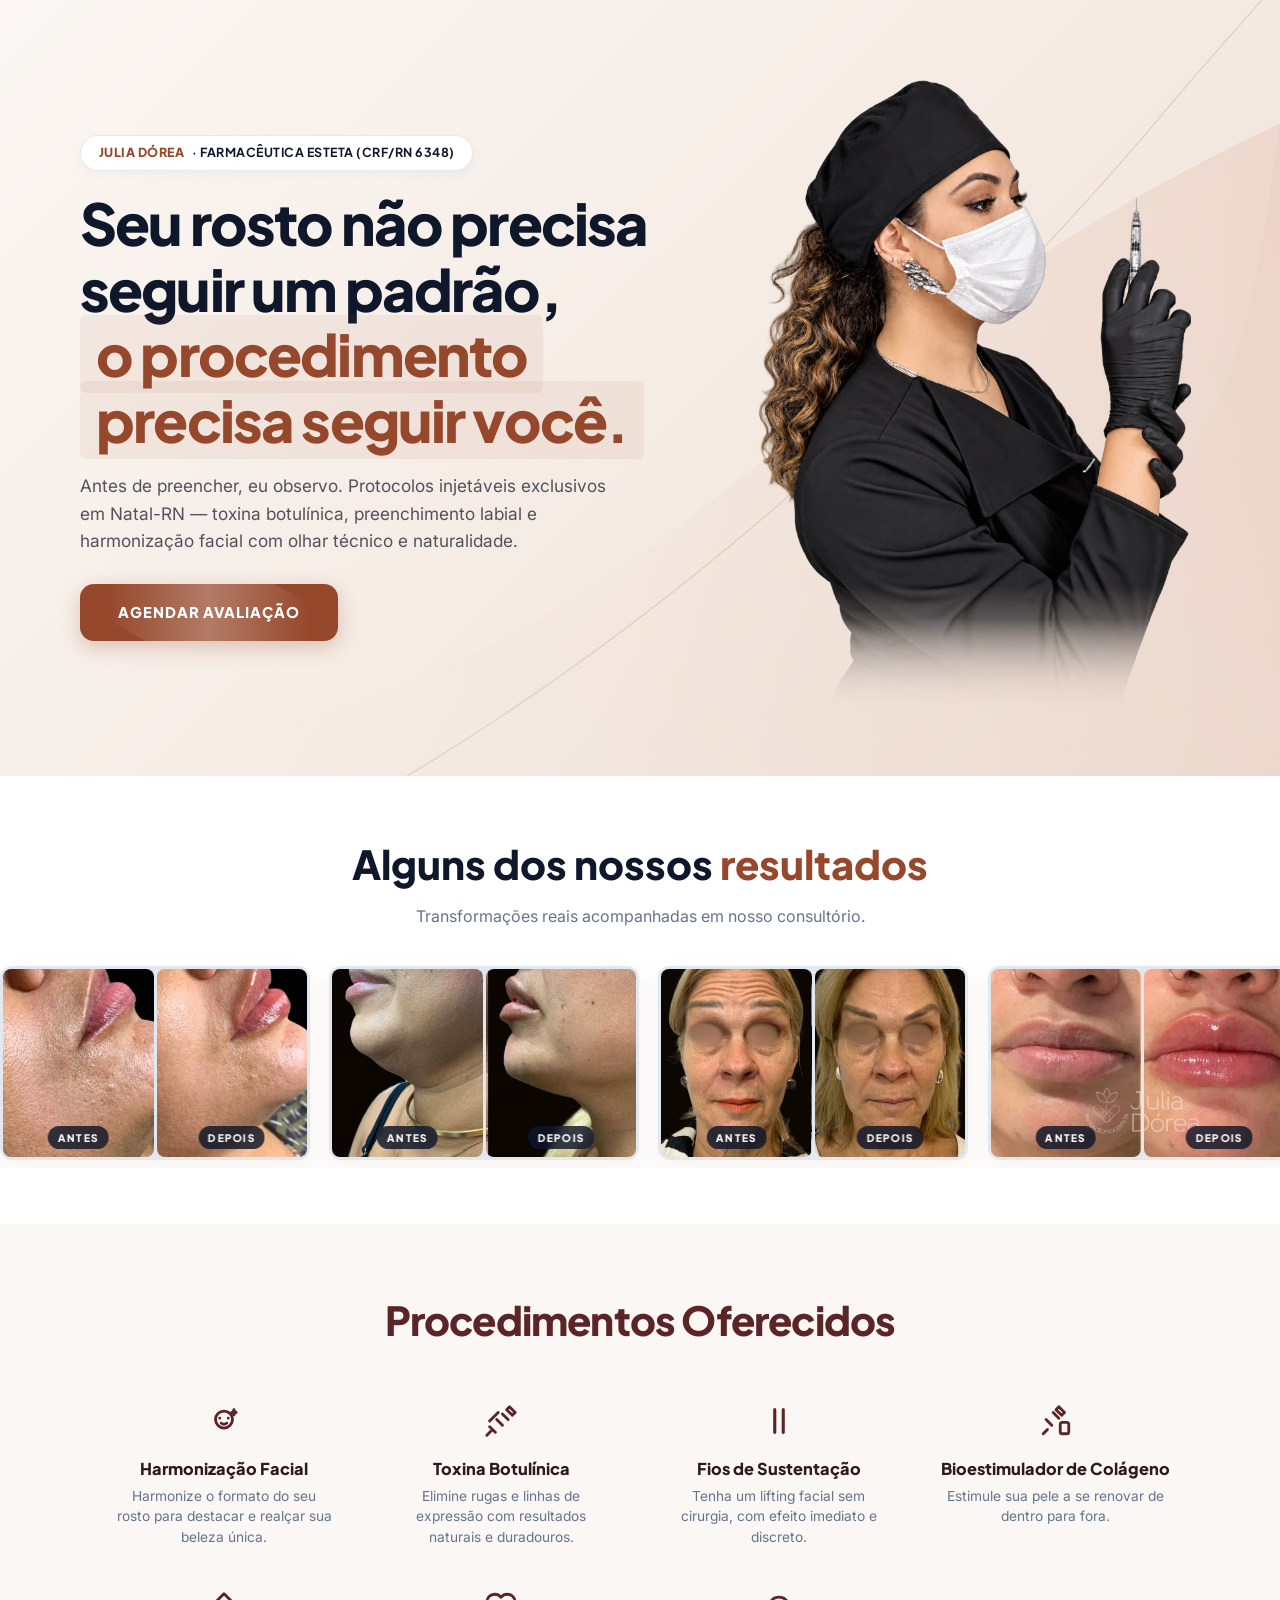
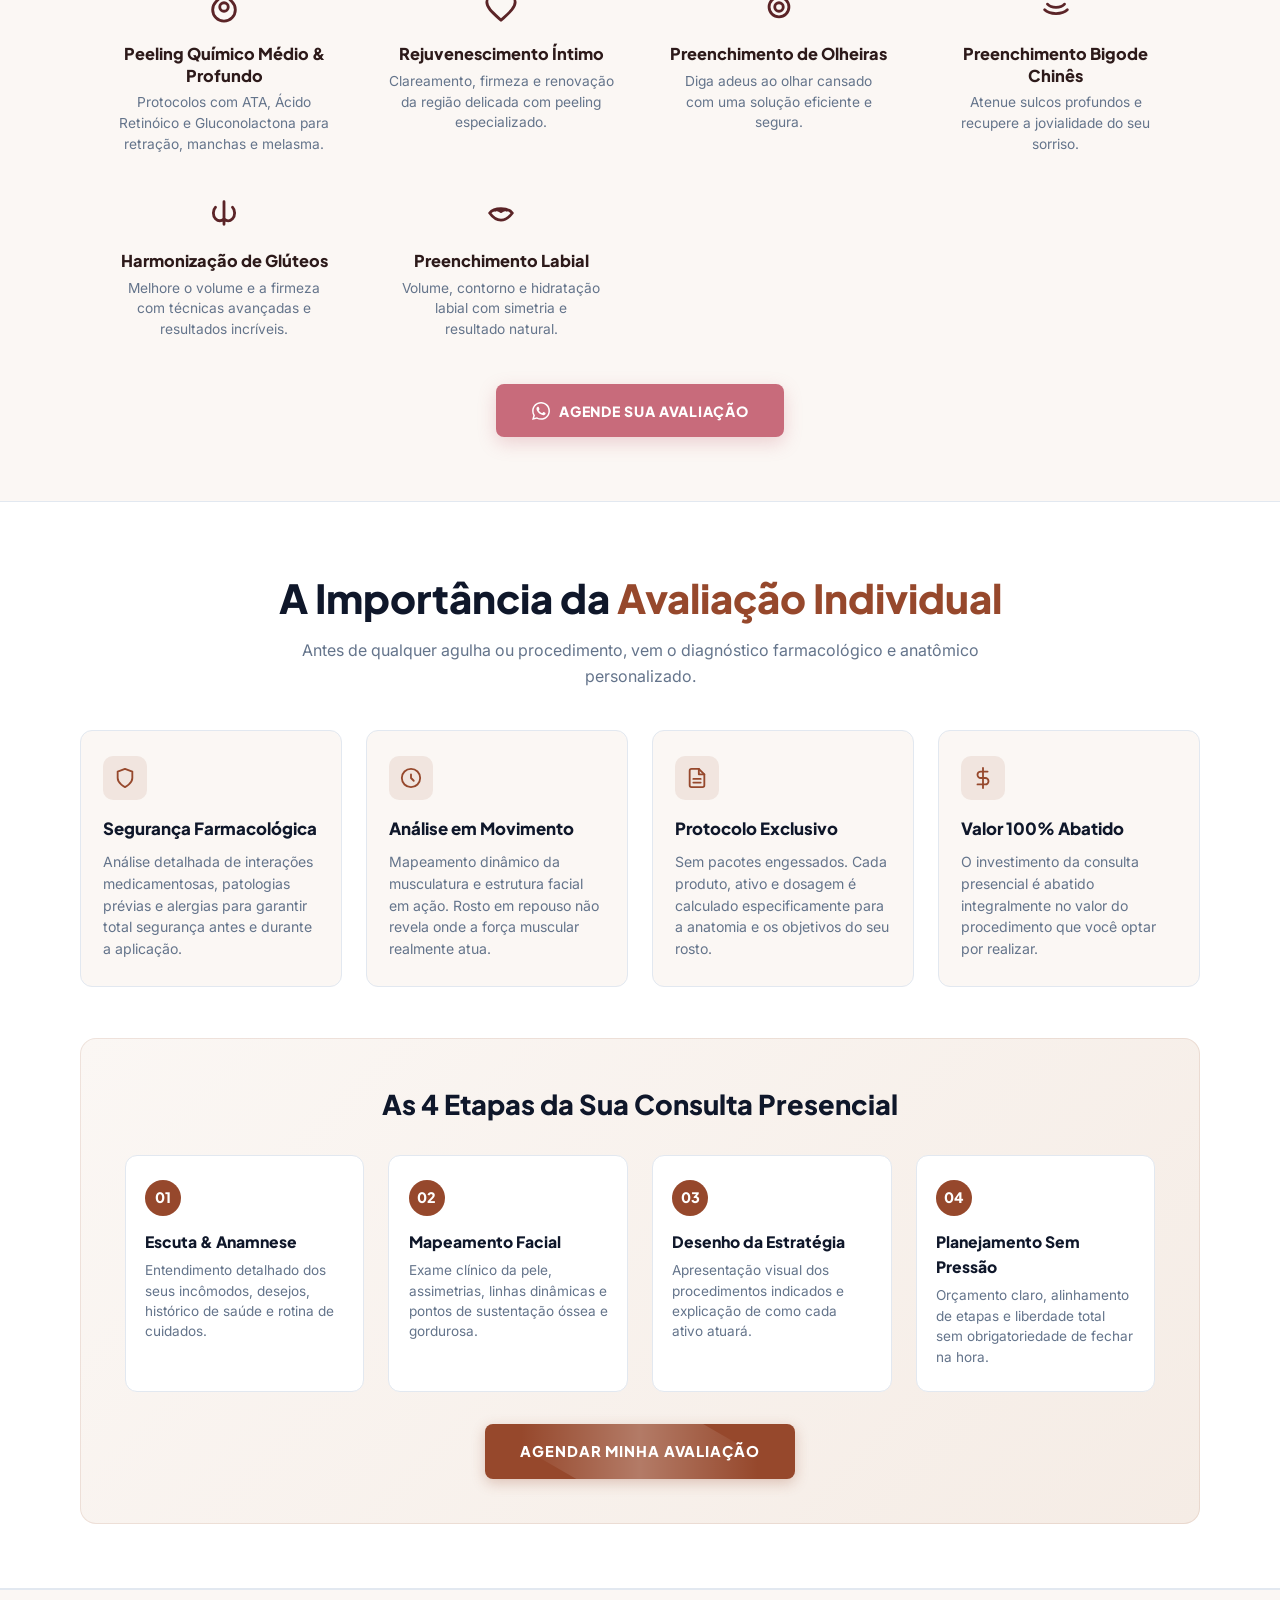
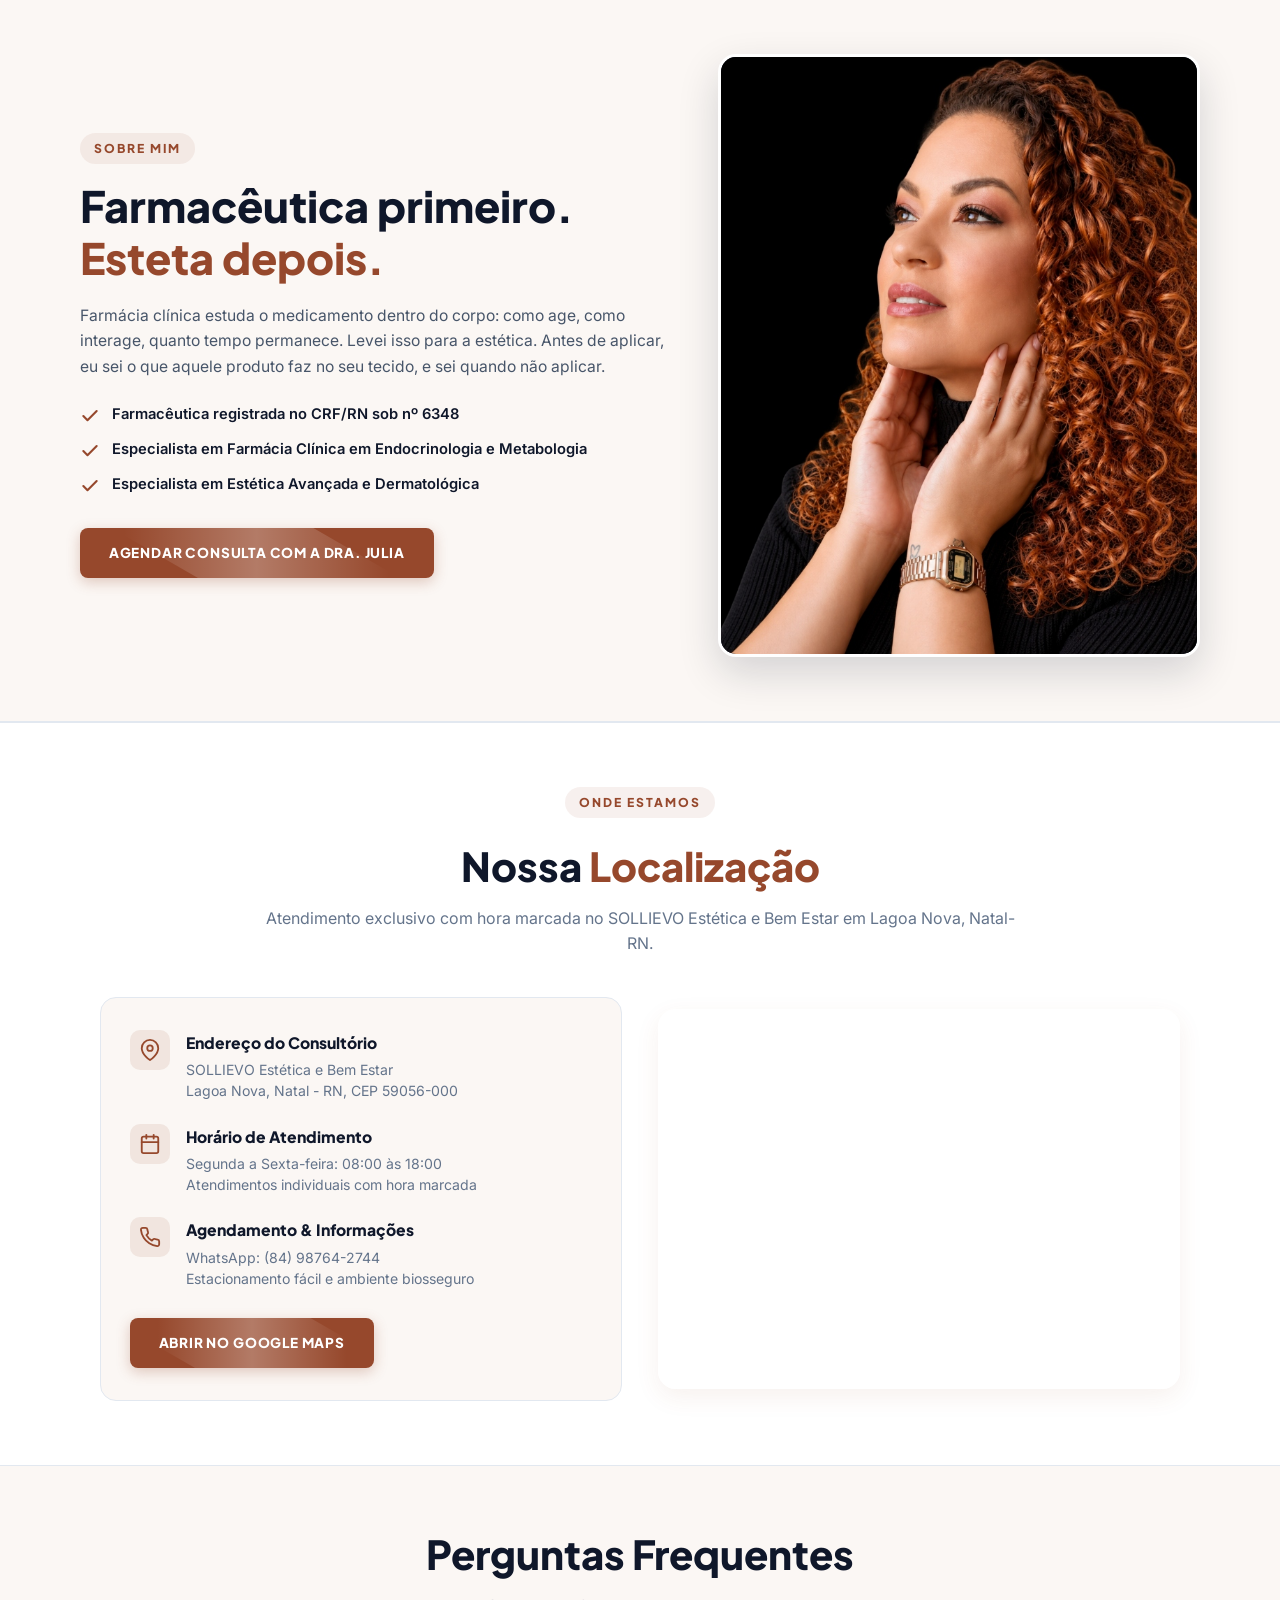
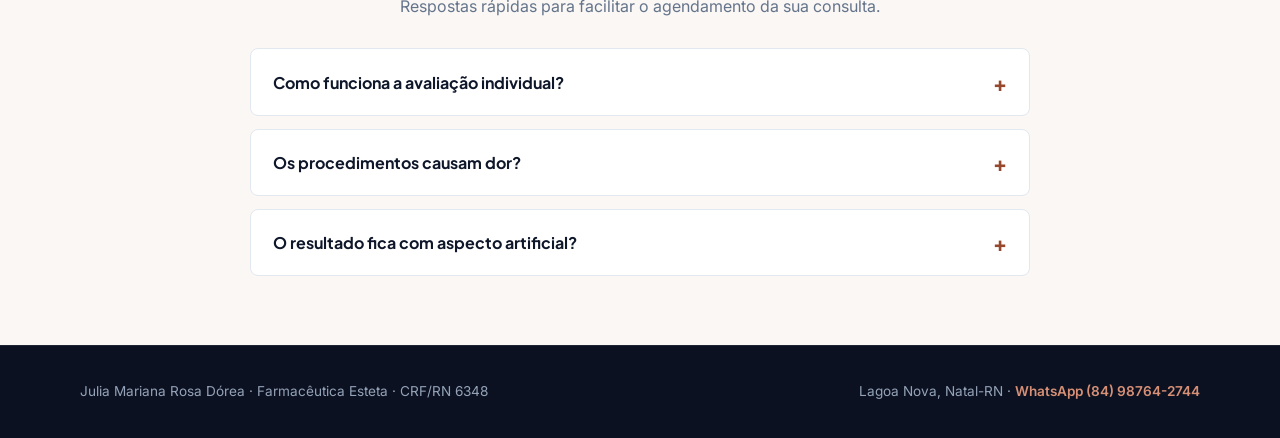
==== index.html @ c837433d "Add files via upload" ====
<!DOCTYPE html>
<html lang="pt-BR">
<head>
  <meta charset="UTF-8">
  <meta name="viewport" content="width=device-width, initial-scale=1.0">
  <title>Julia Dórea | Harmonização Facial & Estética Avançada em Natal-RN</title>
  <meta name="description" content="Procedimentos injetáveis com fundamentação farmacológica em Lagoa Nova, Natal-RN. Toxina botulínica, preenchimento, bioestimulador e fios de PDO com Julia Dórea. CRF/RN 6348.">
  <link rel="canonical" href="https://SEU-DOMINIO.com.br">
  <meta name="theme-color" content="#96482C">

  <!-- Favicon -->
  <link rel="icon" type="image/png" sizes="32x32" href="img/icone-32.png">
  <link rel="apple-touch-icon" sizes="180x180" href="img/icone-180.png">

  <!-- Google Fonts: Plus Jakarta Sans & Inter (Exato Licitprint) -->
  <link rel="preconnect" href="https://fonts.googleapis.com">
  <link rel="preconnect" href="https://fonts.gstatic.com" crossorigin>
  <link href="https://fonts.googleapis.com/css2?family=Inter:wght@400;500;600;700&family=Plus+Jakarta+Sans:wght@500;600;700;800;900&display=swap" rel="stylesheet">

  <style>
  /* ================= LICITPRINT THEME ADAPTADO E COMPACTO ================= */
  :root {
    --font-heading: 'Plus Jakarta Sans', sans-serif;
    --font-body: 'Inter', sans-serif;

    --primary-color: #96482C;        /* Terracota marca */
    --primary-hover: #7A3720;
    --accent-rose: #D79076;          /* Rose Gold */
    --accent-yellow: #FCD34D;        /* Amarelo topo bar */
    --bg-light: #FBF7F4;             /* Fundo creme leve */
    --bg-white: #FFFFFF;
    --dark-slate: #0F172A;           /* Texto escuro premium */
    --text-muted: #64748B;
    --border-color: #E2E8F0;
    --shadow-soft: 0 8px 24px rgba(150, 72, 44, 0.08);
    --shadow-hover: 0 16px 36px rgba(150, 72, 44, 0.14);
  }

  * { box-sizing: border-box; margin: 0; padding: 0; }
  html { scroll-behavior: smooth; }
  body {
    font-family: var(--font-body);
    background-color: var(--bg-light);
    color: var(--dark-slate);
    line-height: 1.6;
    -webkit-font-smoothing: antialiased;
  }

  img { max-width: 100%; height: auto; display: block; }
  a { text-decoration: none; color: inherit; }

  .container {
    width: 100%;
    max-width: 1200px;
    margin: 0 auto;
    padding: 0 clamp(20px, 4vw, 40px);
  }

  /* Espaçamentos compactos sem grandes lacunas brancas */
  section {
    padding: clamp(2.2rem, 4.5vw, 3.5rem) 0;
    position: relative;
  }

  /* ================= HEADER / NAVIGATION ================= */
  .site-header {
    position: sticky;
    top: 0;
    z-index: 100;
    background: rgba(255, 255, 255, 0.96);
    backdrop-filter: blur(12px);
    border-bottom: 1px solid var(--border-color);
  }
  .header-container {
    display: flex;
    align-items: center;
    justify-content: space-between;
    padding: 0.75rem 0;
  }
  .brand-logo-img {
    height: clamp(36px, 5vw, 44px);
    width: auto;
  }
  .nav-list {
    display: flex;
    gap: 2rem;
    list-style: none;
  }
  .nav-list a {
    font-family: var(--font-heading);
    font-weight: 600;
    font-size: 0.9rem;
    color: var(--dark-slate);
    transition: color 0.2s;
  }
  .nav-list a:hover { color: var(--primary-color); }

  /* ================= BUTTONS ================= */
  .btn {
    display: inline-flex;
    align-items: center;
    justify-content: center;
    font-family: var(--font-heading);
    font-weight: 800;
    font-size: 0.85rem;
    letter-spacing: 0.06em;
    text-transform: uppercase;
    padding: 0.9rem 1.8rem;
    border-radius: 8px;
    transition: all 0.3s ease;
    cursor: pointer;
    border: none;
  }
  .btn-primary {
    background: var(--primary-color);
    color: #FFFFFF;
    box-shadow: 0 4px 14px rgba(150, 72, 44, 0.28);
  }
  .btn-primary:hover {
    background: var(--primary-hover);
    transform: translateY(-2px);
    box-shadow: 0 8px 22px rgba(150, 72, 44, 0.38);
  }
  .btn-outline {
    background: transparent;
    border: 2px solid var(--primary-color);
    color: var(--primary-color);
  }
  .btn-outline:hover {
    background: var(--primary-color);
    color: #FFFFFF;
  }
  .btn-lg {
    padding: 1rem 2.2rem;
    font-size: 0.92rem;
  }

  .btn-shimmer {
    position: relative;
    overflow: hidden;
  }
  .btn-shimmer::after {
    content: '';
    position: absolute;
    top: -50%;
    left: -50%;
    width: 200%;
    height: 200%;
    background: linear-gradient(
      60deg,
      transparent 30%,
      rgba(255, 255, 255, 0.28) 50%,
      transparent 70%
    );
    transform: rotate(30deg);
    animation: shimmer 3.5s infinite;
  }
  @keyframes shimmer {
    0% { transform: translateX(-100%) rotate(30deg); }
    100% { transform: translateX(100%) rotate(30deg); }
  }

  /* ================= HERO SECTION ================= */
  .hero-section {
    padding: clamp(2.2rem, 4.5vw, 3.8rem) 0;
    position: relative;
    background: linear-gradient(135deg, #FBF7F4 0%, #F5ECE5 50%, #EDE0D7 100%);
    overflow: hidden;
  }
  .hero-bg-waves {
    position: absolute;
    inset: 0;
    width: 100%;
    height: 100%;
    pointer-events: none;
    z-index: 1;
  }
  .hero-bg-waves svg {
    width: 100%;
    height: 100%;
    object-fit: cover;
  }

  .hero-container {
    display: grid;
    grid-template-columns: 1.15fr 0.85fr;
    gap: 2.5rem;
    align-items: center;
    position: relative;
    z-index: 2;
  }

  .hero-pill-tag {
    display: inline-flex;
    align-items: center;
    gap: 0.5rem;
    padding: 0.45rem 1.1rem;
    background: #FFFFFF;
    border: 1px solid rgba(226, 232, 240, 0.9);
    border-radius: 999px;
    box-shadow: 0 4px 12px rgba(0, 0, 0, 0.03);
    margin-bottom: 1.2rem;
    font-family: var(--font-heading);
    font-size: 0.78rem;
    text-transform: uppercase;
    letter-spacing: 0.04em;
  }
  .brand-tag-name {
    font-weight: 800;
    color: var(--primary-color);
  }
  .brand-tag-role {
    font-weight: 700;
    color: var(--dark-slate);
  }

  .hero-title {
    font-family: var(--font-heading);
    font-size: clamp(2.2rem, 4.6vw, 3.6rem);
    font-weight: 900;
    line-height: 1.14;
    letter-spacing: -0.032em;
    color: var(--dark-slate);
    margin-bottom: 1.2rem;
  }
  .highlight-brown-box {
    display: inline;
    background: rgba(150, 72, 44, 0.07);
    padding: 0.04em 0.28em;
    border-radius: 6px;
    color: var(--primary-color);
    box-decoration-break: clone;
    -webkit-box-decoration-break: clone;
  }
  .highlight-brown-box span {
    color: var(--primary-color);
  }

  .hero-subtitle {
    font-size: clamp(0.95rem, 1.4vw, 1.08rem);
    color: #52525B;
    line-height: 1.6;
    margin-bottom: 1.8rem;
    max-width: 530px;
    font-weight: 400;
  }
  .hero-actions {
    display: flex;
    align-items: center;
    gap: 1rem;
  }

  .btn-hero {
    background: var(--primary-color);
    color: #FFFFFF;
    border-radius: 14px;
    padding: 1.05rem 2.4rem;
    font-size: 0.92rem;
    font-weight: 800;
    letter-spacing: 0.06em;
    box-shadow: 0 6px 20px rgba(150, 72, 44, 0.28);
  }
  .btn-hero:hover {
    background: var(--primary-hover);
    transform: translateY(-2px);
    box-shadow: 0 10px 26px rgba(150, 72, 44, 0.38);
  }

  .hero-image-content { position: relative; }
  .professional-photo-cutout {
    width: 100%;
    max-width: 440px;
    margin: 0 auto;
    display: block;
    -webkit-mask-image: linear-gradient(to bottom, rgba(0,0,0,1) 0%, rgba(0,0,0,1) 80%, rgba(0,0,0,0) 100%);
    mask-image: linear-gradient(to bottom, rgba(0,0,0,1) 0%, rgba(0,0,0,1) 80%, rgba(0,0,0,0) 100%);
  }

  /* ================= SECTION HEADER ================= */
  .section-header {
    text-align: center;
    max-width: 700px;
    margin: 0 auto 1.8rem auto;
  }
  .section-title {
    font-family: var(--font-heading);
    font-size: clamp(1.8rem, 3.8vw, 2.5rem);
    font-weight: 800;
    color: var(--dark-slate);
    margin-bottom: 0.5rem;
  }
  .highlight-magenta { color: var(--primary-color); }
  .section-subtitle {
    color: var(--text-muted);
    font-size: 1rem;
  }

  /* ================= AUTO SLIDING CAROUSEL (RESULTADOS REAIS SEM TEXTO) ================= */
  .results-slider-section {
    background: var(--bg-white);
    padding: clamp(2.2rem, 4.5vw, 3.5rem) 0;
    overflow: hidden;
  }

  .infinite-slider-track {
    width: 100%;
    overflow: hidden;
    position: relative;
    padding: 0.5rem 0;
  }

  .infinite-slider-content {
    display: flex;
    gap: 1.2rem;
    width: max-content;
    animation: autoSlide 35s linear infinite;
  }
  .infinite-slider-content:hover {
    animation-play-state: paused;
  }

  @keyframes autoSlide {
    0% { transform: translateX(0); }
    100% { transform: translateX(-50%); }
  }

  .slider-pair-card {
    display: flex;
    gap: 3px;
    background: var(--border-color);
    padding: 3px;
    border-radius: 12px;
    overflow: hidden;
    width: 310px;
    flex-shrink: 0;
    box-shadow: var(--shadow-soft);
  }

  .pair-img-wrap {
    position: relative;
    width: 50%;
  }

  .pair-img-wrap img {
    width: 100%;
    aspect-ratio: 4/5;
    object-fit: cover;
    border-radius: 8px;
    display: block;
  }

  .tag-label {
    position: absolute;
    bottom: 8px;
    left: 50%;
    transform: translateX(-50%);
    background: rgba(15, 23, 42, 0.82);
    color: #FFFFFF;
    font-family: var(--font-heading);
    font-size: 0.65rem;
    font-weight: 800;
    letter-spacing: 0.12em;
    text-transform: uppercase;
    padding: 0.2rem 0.6rem;
    border-radius: 999px;
    backdrop-filter: blur(4px);
  }

  /* ================= PROCEDIMENTOS CARDS GRID ================= */
  .products-section {
    padding: clamp(2.2rem, 4.5vw, 3.5rem) 0;
    background: var(--bg-light);
  }
  .products-grid {
    display: grid;
    grid-template-columns: repeat(auto-fit, minmax(270px, 1fr));
    gap: 1.5rem;
  }

  .product-card {
    background: var(--bg-white);
    border: 1px solid var(--border-color);
    border-radius: 12px;
    overflow: hidden;
    box-shadow: var(--shadow-soft);
    transition: all 0.3s ease;
    display: flex;
    flex-direction: column;
  }
  .product-card:hover {
    transform: translateY(-4px);
    box-shadow: var(--shadow-hover);
    border-color: var(--primary-color);
  }
  .product-image-holder {
    position: relative;
    background: var(--dark-slate);
    height: 170px;
  }
  .product-img-real {
    width: 100%;
    height: 100%;
    object-fit: cover;
  }
  .product-card-title-overlay {
    position: absolute;
    bottom: 10px;
    left: 14px;
    background: var(--primary-color);
    color: #FFFFFF;
    font-family: var(--font-heading);
    font-weight: 800;
    font-size: 0.8rem;
    letter-spacing: 0.1em;
    padding: 0.35rem 0.85rem;
    border-radius: 6px;
    text-transform: uppercase;
  }

  .product-body {
    padding: 1.4rem;
    display: flex;
    flex-direction: column;
    flex-grow: 1;
  }
  .product-desc {
    font-size: 0.92rem;
    color: var(--text-muted);
    margin-bottom: 1rem;
  }
  .product-features {
    list-style: none;
    margin-bottom: 1.4rem;
  }
  .product-features li {
    font-size: 0.86rem;
    font-weight: 600;
    color: var(--dark-slate);
    margin-bottom: 0.4rem;
  }
  .btn-card {
    margin-top: auto;
    width: 100%;
    font-size: 0.78rem;
  }

  /* ================= PROCEDIMENTOS OFERECIDOS ================= */
  .procedimentos-offered-section {
    padding: clamp(3rem, 5vw, 4.5rem) 0;
    background: #FBF7F4;
    position: relative;
    overflow: hidden;
  }
  .procedimentos-title {
    font-family: var(--font-heading);
    font-size: clamp(1.8rem, 3.8vw, 2.5rem);
    font-weight: 800;
    color: #5B2427;
    text-align: center;
    margin-bottom: 2.8rem;
    letter-spacing: -0.02em;
  }
  .procedimentos-grid {
    display: grid;
    grid-template-columns: repeat(4, 1fr);
    gap: 2.2rem 1.8rem;
    max-width: 1080px;
    margin: 0 auto 2.8rem auto;
  }
  @media(max-width: 900px) {
    .procedimentos-grid { grid-template-columns: repeat(2, 1fr); gap: 2rem 1.2rem; }
  }
  @media(max-width: 520px) {
    .procedimentos-grid { grid-template-columns: 1fr; gap: 1.8rem; }
  }

  .procedimento-item {
    text-align: center;
    display: flex;
    flex-direction: column;
    align-items: center;
    padding: 0 0.5rem;
  }
  .procedimento-icon-wrap {
    height: 48px;
    display: flex;
    align-items: center;
    justify-content: center;
    margin-bottom: 0.8rem;
  }
  .procedimento-item h3 {
    font-family: var(--font-heading);
    font-size: 1.02rem;
    font-weight: 800;
    color: #2D1A1A;
    margin-bottom: 0.4rem;
    line-height: 1.3;
  }
  .procedimento-item p {
    font-size: 0.86rem;
    color: #64748B;
    line-height: 1.5;
    max-width: 230px;
    margin: 0 auto;
  }

  .procedimentos-action {
    text-align: center;
  }
  .btn-procedimentos {
    background: #C86B7B;
    color: #FFFFFF;
    border-radius: 8px;
    padding: 0.95rem 2.2rem;
    font-size: 0.88rem;
    font-weight: 800;
    letter-spacing: 0.05em;
    display: inline-flex;
    align-items: center;
    gap: 0.6rem;
    box-shadow: 0 6px 18px rgba(200, 107, 123, 0.28);
    transition: all 0.3s ease;
  }
  .btn-procedimentos:hover {
    background: #B55868;
    transform: translateY(-2px);
    box-shadow: 0 10px 24px rgba(200, 107, 123, 0.38);
  }

  /* ================= AVALIAÇÃO SECTION & ETAPAS ================= */
  .avaliacao-section {
    padding: clamp(3rem, 5vw, 4.5rem) 0;
    background: #FFFFFF;
    border-top: 1px solid var(--border-color);
    border-bottom: 1px solid var(--border-color);
  }
  .avaliacao-grid-pilares {
    display: grid;
    grid-template-columns: repeat(auto-fit, minmax(240px, 1fr));
    gap: 1.5rem;
    margin: 2.2rem 0 3.2rem 0;
  }
  .pilar-card {
    background: var(--bg-light);
    border: 1px solid var(--border-color);
    border-radius: 12px;
    padding: 1.6rem 1.4rem;
    transition: transform 0.3s ease, box-shadow 0.3s ease;
  }
  .pilar-card:hover {
    transform: translateY(-4px);
    box-shadow: var(--shadow-soft);
    border-color: var(--primary-color);
  }
  .pilar-icon-box {
    width: 44px;
    height: 44px;
    border-radius: 10px;
    background: rgba(150, 72, 44, 0.1);
    color: var(--primary-color);
    display: flex;
    align-items: center;
    justify-content: center;
    margin-bottom: 1rem;
  }
  .pilar-card h3 {
    font-family: var(--font-heading);
    font-size: 1.05rem;
    font-weight: 800;
    color: var(--dark-slate);
    margin-bottom: 0.5rem;
  }
  .pilar-card p {
    font-size: 0.88rem;
    color: var(--text-muted);
    line-height: 1.55;
  }

  .etapas-container {
    background: linear-gradient(135deg, #FBF7F4 0%, #F5ECE5 100%);
    border-radius: 16px;
    padding: clamp(1.8rem, 3.5vw, 2.8rem);
    box-shadow: inset 0 0 0 1px rgba(150, 72, 44, 0.12);
  }
  .etapas-title {
    font-family: var(--font-heading);
    font-size: clamp(1.3rem, 2.5vw, 1.7rem);
    font-weight: 800;
    color: var(--dark-slate);
    margin-bottom: 1.8rem;
    text-align: center;
  }
  .etapas-grid {
    display: grid;
    grid-template-columns: repeat(auto-fit, minmax(220px, 1fr));
    gap: 1.5rem;
    position: relative;
  }
  .etapa-card-item {
    position: relative;
    background: #FFFFFF;
    border-radius: 12px;
    padding: 1.5rem 1.2rem;
    border: 1px solid var(--border-color);
  }
  .etapa-number-badge {
    width: 36px;
    height: 36px;
    border-radius: 999px;
    background: var(--primary-color);
    color: #FFFFFF;
    font-family: var(--font-heading);
    font-weight: 800;
    font-size: 0.9rem;
    display: flex;
    align-items: center;
    justify-content: center;
    margin-bottom: 0.8rem;
  }
  .etapa-card-item h4 {
    font-family: var(--font-heading);
    font-size: 0.98rem;
    font-weight: 800;
    color: var(--dark-slate);
    margin-bottom: 0.4rem;
  }
  .etapa-card-item p {
    font-size: 0.85rem;
    color: var(--text-muted);
    line-height: 1.5;
  }

  /* ================= NOSSA LOCALIZAÇÃO (MAPS) ================= */
  .location-section {
    padding: clamp(3rem, 5vw, 4.5rem) 0;
    background: #FFFFFF;
    border-top: 1px solid var(--border-color);
    border-bottom: 1px solid var(--border-color);
  }
  .location-grid {
    display: grid;
    grid-template-columns: 1fr 1fr;
    gap: 2.2rem;
    align-items: center;
    max-width: 1080px;
    margin: 0 auto;
  }
  @media(max-width: 850px) {
    .location-grid { grid-template-columns: 1fr; }
  }
  .location-card-info {
    background: var(--bg-light);
    border: 1px solid var(--border-color);
    border-radius: 16px;
    padding: 2rem 1.8rem;
  }
  .loc-item {
    display: flex;
    align-items: flex-start;
    gap: 1rem;
    margin-bottom: 1.4rem;
  }
  .loc-icon {
    width: 40px;
    height: 40px;
    border-radius: 10px;
    background: rgba(150, 72, 44, 0.1);
    display: flex;
    align-items: center;
    justify-content: center;
    flex-shrink: 0;
  }
  .loc-item h4 {
    font-family: var(--font-heading);
    font-size: 0.98rem;
    font-weight: 800;
    color: var(--dark-slate);
    margin-bottom: 0.25rem;
  }
  .loc-item p {
    font-size: 0.88rem;
    color: var(--text-muted);
    line-height: 1.5;
  }
  .loc-actions {
    margin-top: 1.8rem;
  }
  .location-map-holder {
    border-radius: 18px;
    overflow: hidden;
    border: 3px solid #FFFFFF;
    box-shadow: var(--shadow-soft);
    height: 380px;
  }
  .location-map-holder iframe {
    width: 100%;
    height: 100%;
  }

  /* ================= SOBRE MIM COM VSL PLAYER ================= */
  .sobre-vsl-section {
    padding: clamp(3rem, 5vw, 4.5rem) 0;
    background: #FBF7F4;
    border-top: 1px solid var(--border-color);
    border-bottom: 1px solid var(--border-color);
  }
  .sobre-vsl-grid {
    display: grid;
    grid-template-columns: 1.1fr 0.9fr;
    gap: 3rem;
    align-items: center;
  }
  @media(max-width: 900px) {
    .sobre-vsl-grid { grid-template-columns: 1fr; gap: 2.2rem; }
  }

  .vsl-tag-pill {
    display: inline-block;
    font-family: var(--font-heading);
    font-size: 0.76rem;
    font-weight: 800;
    letter-spacing: 0.16em;
    text-transform: uppercase;
    color: var(--primary-color);
    background: rgba(150, 72, 44, 0.08);
    padding: 0.35rem 0.9rem;
    border-radius: 999px;
    margin-bottom: 1rem;
  }
  .sobre-vsl-title {
    font-family: var(--font-heading);
    font-size: clamp(2rem, 3.8vw, 2.7rem);
    font-weight: 900;
    color: var(--dark-slate);
    line-height: 1.2;
    margin-bottom: 1.2rem;
  }
  .sobre-vsl-description {
    font-size: 0.98rem;
    color: #475569;
    line-height: 1.65;
    margin-bottom: 1.5rem;
  }
  .sobre-vsl-bullets {
    list-style: none;
    margin-bottom: 2rem;
  }
  .sobre-vsl-bullets li {
    display: flex;
    align-items: flex-start;
    gap: 0.75rem;
    font-size: 0.92rem;
    font-weight: 600;
    color: var(--dark-slate);
    margin-bottom: 0.8rem;
    line-height: 1.45;
  }
  .sobre-vsl-bullets svg { flex-shrink: 0; margin-top: 2px; }

  /* VSL Player Components */
  .vsl-player-wrapper {
    position: relative;
    border-radius: 18px;
    overflow: hidden;
    box-shadow: 0 16px 40px rgba(15, 23, 42, 0.16);
    border: 3px solid #FFFFFF;
    aspect-ratio: 4/5;
    background: #0F172A;
    cursor: pointer;
  }
  .vsl-poster-img {
    width: 100%;
    height: 100%;
    object-fit: cover;
    object-position: top center;
    transition: transform 0.6s ease;
  }
  .vsl-player-wrapper:hover .vsl-poster-img {
    transform: scale(1.03);
  }
  .vsl-overlay {
    position: absolute;
    inset: 0;
    background: linear-gradient(180deg, rgba(15, 23, 42, 0.15) 0%, rgba(15, 23, 42, 0.7) 100%);
  }
  .vsl-badge-top {
    position: absolute;
    top: 16px;
    left: 16px;
    background: rgba(15, 23, 42, 0.82);
    backdrop-filter: blur(8px);
    color: #FFFFFF;
    font-family: var(--font-heading);
    font-size: 0.7rem;
    font-weight: 800;
    letter-spacing: 0.1em;
    padding: 0.4rem 0.8rem;
    border-radius: 999px;
    display: flex;
    align-items: center;
    gap: 0.5rem;
    z-index: 5;
  }
  .vsl-live-dot {
    width: 8px;
    height: 8px;
    background: #EF4444;
    border-radius: 999px;
    animation: pulseDot 1.5s infinite;
  }
  @keyframes pulseDot {
    0%, 100% { opacity: 1; transform: scale(1); }
    50% { opacity: 0.4; transform: scale(1.3); }
  }

  .vsl-play-btn {
    position: absolute;
    top: 50%;
    left: 50%;
    transform: translate(-50%, -50%);
    background: none;
    border: none;
    display: flex;
    flex-direction: column;
    align-items: center;
    justify-content: center;
    cursor: pointer;
    z-index: 10;
    width: 100%;
  }
  .play-icon-circle {
    width: 72px;
    height: 72px;
    border-radius: 999px;
    background: var(--primary-color);
    display: flex;
    align-items: center;
    justify-content: center;
    box-shadow: 0 0 0 10px rgba(150, 72, 44, 0.3), 0 8px 24px rgba(0, 0, 0, 0.3);
    margin-bottom: 0.9rem;
    transition: all 0.3s ease;
    animation: pulsePlay 2.2s infinite;
  }
  .play-icon-circle svg { margin-left: 4px; }
  .vsl-player-wrapper:hover .play-icon-circle {
    transform: scale(1.12);
    background: var(--primary-hover);
  }
  @keyframes pulsePlay {
    0% { box-shadow: 0 0 0 0 rgba(150, 72, 44, 0.6), 0 8px 24px rgba(0, 0, 0, 0.3); }
    70% { box-shadow: 0 0 0 18px rgba(150, 72, 44, 0), 0 8px 24px rgba(0, 0, 0, 0.3); }
    100% { box-shadow: 0 0 0 0 rgba(150, 72, 44, 0), 0 8px 24px rgba(0, 0, 0, 0.3); }
  }
  .vsl-play-label {
    font-family: var(--font-heading);
    font-size: 0.85rem;
    font-weight: 900;
    letter-spacing: 0.12em;
    color: #FFFFFF;
    text-transform: uppercase;
    text-shadow: 0 2px 8px rgba(0, 0, 0, 0.6);
    margin-bottom: 0.2rem;
  }
  .vsl-duration {
    font-size: 0.75rem;
    color: rgba(255, 255, 255, 0.88);
    font-weight: 500;
  }

  /* ================= FAQ ACCORDION ================= */
  .faq-section {
    padding: clamp(2.2rem, 4.5vw, 3.5rem) 0;
    background: var(--bg-light);
  }
  .faq-accordion { max-width: 780px; margin: 0 auto; }
  .faq-item {
    background: #FFFFFF;
    border: 1px solid var(--border-color);
    border-radius: 8px;
    margin-bottom: 0.8rem;
    overflow: hidden;
  }
  .faq-question {
    width: 100%;
    padding: 1.2rem 1.4rem;
    background: none;
    border: none;
    text-align: left;
    font-family: var(--font-heading);
    font-weight: 700;
    font-size: 1rem;
    color: var(--dark-slate);
    display: flex;
    justify-content: space-between;
    align-items: center;
    cursor: pointer;
  }
  .faq-icon { font-size: 1.3rem; color: var(--primary-color); font-weight: 800; }
  .faq-answer {
    padding: 0 1.4rem 1.2rem 1.4rem;
    font-size: 0.92rem;
    color: var(--text-muted);
    line-height: 1.65;
    display: none;
  }
  .faq-item.active .faq-answer { display: block; }
  .faq-item.active .faq-icon { transform: rotate(45deg); }

  /* ================= FOOTER ================= */
  footer {
    background: #0B1120;
    color: #94A3B8;
    padding: 2.2rem 0;
    font-size: 0.85rem;
    border-top: 1px solid rgba(255, 255, 255, 0.08);
  }
  .footer-flex {
    display: flex;
    flex-wrap: wrap;
    justify-content: space-between;
    align-items: center;
    gap: 1rem;
  }
  .footer-flex a { color: var(--accent-rose); font-weight: 600; }

  @media(max-width: 900px) {
    .hero-container { grid-template-columns: 1fr; }
    .nav-list { display: none; }
  }
  </style>
</head>
<body>

  <main>
    <!-- HERO SECTION (EXATAMENTE COMO MOCKUP DE REFERÊNCIA) -->
    <section class="hero-section">
      <!-- Background Waves Vector Overlay -->
      <div class="hero-bg-waves">
        <svg viewBox="0 0 1440 800" fill="none" xmlns="http://www.w3.org/2000/svg" preserveAspectRatio="xMidYMid slice">
          <path d="M700 800C950 800 1200 650 1300 450C1400 250 1350 50 1440 0H1440V800H700Z" fill="url(#grad1)"/>
          <path d="M0 800C300 800 550 700 750 550C950 400 1100 250 1440 100V800H0Z" fill="url(#grad2)"/>
          <path d="M480 800C730 650 980 440 1240 140C1340 20 1400 -40 1440 -90" stroke="#96482C" stroke-width="1.2" stroke-opacity="0.18" fill="none"/>
          <defs>
            <linearGradient id="grad1" x1="1440" y1="0" x2="700" y2="800" gradientUnits="userSpaceOnUse">
              <stop stop-color="#EAD5CB" stop-opacity="0.45"/>
              <stop offset="1" stop-color="#F7EBE5" stop-opacity="0"/>
            </linearGradient>
            <linearGradient id="grad2" x1="1440" y1="100" x2="0" y2="800" gradientUnits="userSpaceOnUse">
              <stop stop-color="#D79076" stop-opacity="0.2"/>
              <stop offset="1" stop-color="#FBF7F4" stop-opacity="0"/>
            </linearGradient>
          </defs>
        </svg>
      </div>

      <div class="container hero-container">
        
        <div class="hero-text-content">
          <div class="hero-pill-tag">
            <span class="brand-tag-name">JULIA DÓREA</span>
            <span class="brand-tag-role">· FARMACÊUTICA ESTETA (CRF/RN 6348)</span>
          </div>

          <h1 class="hero-title">
            Seu rosto não precisa<br>
            seguir um padrão,<br>
            <span class="highlight-brown-box">
              <span>o procedimento</span><br>
              <span>precisa seguir você.</span>
            </span>
          </h1>

          <p class="hero-subtitle">
            Antes de preencher, eu observo. Protocolos injetáveis exclusivos em Natal-RN — toxina botulínica, preenchimento labial e harmonização facial com olhar técnico e naturalidade.
          </p>

          <div class="hero-actions">
            <a href="https://wa.me/5584987642744?text=Oi%2C%20Julia%21%20Vim%20pelo%20site%20e%20quero%20agendar%20uma%20avalia%C3%A7%C3%A3o." target="_blank" rel="noopener" class="btn btn-hero btn-shimmer">
              AGENDAR AVALIAÇÃO
            </a>
          </div>
        </div>

        <div class="hero-image-content">
          <img src="img/retrato-hero.png" alt="Julia Dórea Farmacêutica Esteta em Natal-RN" class="professional-photo-cutout">
        </div>

      </div>
    </section>

    <!-- SEÇÃO ALGUNS DOS NOSSOS RESULTADOS (SLIDER AUTOMÁTICO SEM TEXTO/DESCRIÇÃO) -->
    <section id="resultados" class="results-slider-section">
      <div class="container">
        <div class="section-header">
          <h2 class="section-title">Alguns dos nossos <span class="highlight-magenta">resultados</span></h2>
          <p class="section-subtitle">Transformações reais acompanhadas em nosso consultório.</p>
        </div>
      </div>

      <!-- Carousel Infinito Automático -->
      <div class="infinite-slider-track">
        <div class="infinite-slider-content">
          <!-- Card Par 1 -->
          <div class="slider-pair-card">
            <div class="pair-img-wrap"><img src="img/caso1-antes.jpg" alt="Antes"><span class="tag-label">Antes</span></div>
            <div class="pair-img-wrap"><img src="img/caso1-depois.jpg" alt="Depois"><span class="tag-label">Depois</span></div>
          </div>
          <!-- Card Par 2 -->
          <div class="slider-pair-card">
            <div class="pair-img-wrap"><img src="img/caso2-antes.jpg" alt="Antes"><span class="tag-label">Antes</span></div>
            <div class="pair-img-wrap"><img src="img/caso2-depois.jpg" alt="Depois"><span class="tag-label">Depois</span></div>
          </div>
          <!-- Card Par 3 -->
          <div class="slider-pair-card">
            <div class="pair-img-wrap"><img src="img/caso3-antes.jpg" alt="Antes"><span class="tag-label">Antes</span></div>
            <div class="pair-img-wrap"><img src="img/caso3-depois.jpg" alt="Depois"><span class="tag-label">Depois</span></div>
          </div>
          <!-- Card Par 4: Preenchimento Labial 1 -->
          <div class="slider-pair-card">
            <div class="pair-img-wrap"><img src="img/caso4-antes.jpg" alt="Antes"><span class="tag-label">Antes</span></div>
            <div class="pair-img-wrap"><img src="img/caso4-depois.jpg" alt="Depois"><span class="tag-label">Depois</span></div>
          </div>
          <!-- Card Par 5: Perfil / Harmonização Facial -->
          <div class="slider-pair-card">
            <div class="pair-img-wrap"><img src="img/caso5-antes.jpg" alt="Antes"><span class="tag-label">Antes</span></div>
            <div class="pair-img-wrap"><img src="img/caso5-depois.jpg" alt="Depois"><span class="tag-label">Depois</span></div>
          </div>
          <!-- Card Par 6: Toxina Botulínica (Botox Masculino) -->
          <div class="slider-pair-card">
            <div class="pair-img-wrap"><img src="img/caso6-antes.jpg" alt="Antes"><span class="tag-label">Antes</span></div>
            <div class="pair-img-wrap"><img src="img/caso6-depois.jpg" alt="Depois"><span class="tag-label">Depois</span></div>
          </div>
          <!-- Card Par 7: Preenchimento / Hidratação Labial 2 -->
          <div class="slider-pair-card">
            <div class="pair-img-wrap"><img src="img/caso7-antes.jpg" alt="Antes"><span class="tag-label">Antes</span></div>
            <div class="pair-img-wrap"><img src="img/caso7-depois.jpg" alt="Depois"><span class="tag-label">Depois</span></div>
          </div>

          <!-- Duplicação para loop contínuo sem pausas -->
          <div class="slider-pair-card">
            <div class="pair-img-wrap"><img src="img/caso1-antes.jpg" alt="Antes"><span class="tag-label">Antes</span></div>
            <div class="pair-img-wrap"><img src="img/caso1-depois.jpg" alt="Depois"><span class="tag-label">Depois</span></div>
          </div>
          <div class="slider-pair-card">
            <div class="pair-img-wrap"><img src="img/caso2-antes.jpg" alt="Antes"><span class="tag-label">Antes</span></div>
            <div class="pair-img-wrap"><img src="img/caso2-depois.jpg" alt="Depois"><span class="tag-label">Depois</span></div>
          </div>
          <div class="slider-pair-card">
            <div class="pair-img-wrap"><img src="img/caso3-antes.jpg" alt="Antes"><span class="tag-label">Antes</span></div>
            <div class="pair-img-wrap"><img src="img/caso3-depois.jpg" alt="Depois"><span class="tag-label">Depois</span></div>
          </div>
          <div class="slider-pair-card">
            <div class="pair-img-wrap"><img src="img/caso4-antes.jpg" alt="Antes"><span class="tag-label">Antes</span></div>
            <div class="pair-img-wrap"><img src="img/caso4-depois.jpg" alt="Depois"><span class="tag-label">Depois</span></div>
          </div>
          <div class="slider-pair-card">
            <div class="pair-img-wrap"><img src="img/caso5-antes.jpg" alt="Antes"><span class="tag-label">Antes</span></div>
            <div class="pair-img-wrap"><img src="img/caso5-depois.jpg" alt="Depois"><span class="tag-label">Depois</span></div>
          </div>
          <div class="slider-pair-card">
            <div class="pair-img-wrap"><img src="img/caso6-antes.jpg" alt="Antes"><span class="tag-label">Antes</span></div>
            <div class="pair-img-wrap"><img src="img/caso6-depois.jpg" alt="Depois"><span class="tag-label">Depois</span></div>
          </div>
          <div class="slider-pair-card">
            <div class="pair-img-wrap"><img src="img/caso7-antes.jpg" alt="Antes"><span class="tag-label">Antes</span></div>
            <div class="pair-img-wrap"><img src="img/caso7-depois.jpg" alt="Depois"><span class="tag-label">Depois</span></div>
          </div>
        </div>
      </div>
    </section>

    <!-- SEÇÃO PROCEDIMENTOS OFERECIDOS (EXATAMENTE COMO NO MOCKUP DA USUÁRIA) -->
    <section id="procedimentos" class="procedimentos-offered-section">
      <div class="container">
        <h2 class="procedimentos-title">Procedimentos Oferecidos</h2>

        <div class="procedimentos-grid">
          
          <!-- 1. Harmonização Facial -->
          <div class="procedimento-item">
            <div class="procedimento-icon-wrap">
              <svg width="34" height="34" viewBox="0 0 24 24" fill="none" stroke="#5B2427" stroke-width="2" stroke-linecap="round" stroke-linejoin="round">
                <circle cx="12" cy="11" r="6"/>
                <path d="M9 10h.01M15 10h.01M10 13.5c.8.5 1.8.8 2 .8s1.2-.3 2-.8"/>
                <path d="M19 4l.4 1.2L20.6 6l-1.2.4L19 7.6l-.4-1.2L17.4 6l1.2-.4z"/>
              </svg>
            </div>
            <h3>Harmonização Facial</h3>
            <p>Harmonize o formato do seu<br>rosto para destacar e realçar sua<br>beleza única.</p>
          </div>

          <!-- 2. Toxina Botulínica -->
          <div class="procedimento-item">
            <div class="procedimento-icon-wrap">
              <svg width="34" height="34" viewBox="0 0 24 24" fill="none" stroke="#5B2427" stroke-width="2" stroke-linecap="round" stroke-linejoin="round">
                <path d="m18 2 4 4-2 2-4-4zM16 4l4 4M13 7l4 4M9 11l4 4M4 16l4 4M2 22l4-4M10 6l-6 6"/>
              </svg>
            </div>
            <h3>Toxina Botulínica</h3>
            <p>Elimine rugas e linhas de<br>expressão com resultados<br>naturais e duradouros.</p>
          </div>

          <!-- 3. Fios de Sustentação -->
          <div class="procedimento-item">
            <div class="procedimento-icon-wrap">
              <svg width="34" height="34" viewBox="0 0 24 24" fill="none" stroke="#5B2427" stroke-width="2.2" stroke-linecap="round">
                <line x1="9" y1="4" x2="9" y2="20"/>
                <line x1="15" y1="4" x2="15" y2="20"/>
              </svg>
            </div>
            <h3>Fios de Sustentação</h3>
            <p>Tenha um lifting facial sem<br>cirurgia, com efeito imediato e<br>discreto.</p>
          </div>

          <!-- 4. Bioestimulador de Colágeno -->
          <div class="procedimento-item">
            <div class="procedimento-icon-wrap">
              <svg width="34" height="34" viewBox="0 0 24 24" fill="none" stroke="#5B2427" stroke-width="2" stroke-linecap="round" stroke-linejoin="round">
                <path d="m14 2 4 4-2 2-4-4zM10 6l4 4M5 11l4 4M3 21l3-3"/>
                <rect x="15" y="13" width="6" height="8" rx="1.5"/>
              </svg>
            </div>
            <h3>Bioestimulador de Colágeno</h3>
            <p>Estimule sua pele a se renovar de<br>dentro para fora.</p>
          </div>

          <!-- 5. Peeling Químico Médio & Profundo -->
          <div class="procedimento-item">
            <div class="procedimento-icon-wrap">
              <svg width="34" height="34" viewBox="0 0 24 24" fill="none" stroke="#5B2427" stroke-width="2" stroke-linecap="round" stroke-linejoin="round">
                <path d="M12 2.69l5.66 5.66a8 8 0 1 1-11.31 0z"/>
                <path d="M12 12m-3 0a3 3 0 1 0 6 0a3 3 0 1 0 -6 0"/>
              </svg>
            </div>
            <h3>Peeling Químico Médio & Profundo</h3>
            <p>Protocolos com ATA, Ácido Retinóico e Gluconolactona para retração, manchas e melasma.</p>
          </div>

          <!-- 6. Rejuvenescimento Íntimo -->
          <div class="procedimento-item">
            <div class="procedimento-icon-wrap">
              <svg width="34" height="34" viewBox="0 0 24 24" fill="none" stroke="#5B2427" stroke-width="2" stroke-linecap="round" stroke-linejoin="round">
                <path d="M12 21.35l-1.45-1.32C5.4 15.36 2 12.28 2 8.5 2 5.42 4.42 3 7.5 3c1.74 0 3.41.81 4.5 2.09C13.09 3.81 14.76 3 16.5 3 19.58 3 22 5.42 22 8.5c0 3.78-3.4 6.86-8.55 11.54L12 21.35z"/>
              </svg>
            </div>
            <h3>Rejuvenescimento Íntimo</h3>
            <p>Clareamento, firmeza e renovação da região delicada com peeling especializado.</p>
          </div>

          <!-- 7. Preenchimento de Olheiras -->
          <div class="procedimento-item">
            <div class="procedimento-icon-wrap">
              <svg width="34" height="34" viewBox="0 0 24 24" fill="none" stroke="#5B2427" stroke-width="2" stroke-linecap="round" stroke-linejoin="round">
                <circle cx="12" cy="12" r="7"/>
                <circle cx="12" cy="12" r="3"/>
              </svg>
            </div>
            <h3>Preenchimento de Olheiras</h3>
            <p>Diga adeus ao olhar cansado<br>com uma solução eficiente e<br>segura.</p>
          </div>

          <!-- 8. Preenchimento Bigode Chinês -->
          <div class="procedimento-item">
            <div class="procedimento-icon-wrap">
              <svg width="34" height="34" viewBox="0 0 24 24" fill="none" stroke="#5B2427" stroke-width="2" stroke-linecap="round" stroke-linejoin="round">
                <path d="M6 10c2.5 3 9.5 3 12 0M4 14c3.5 3.5 12.5 3.5 16 0"/>
              </svg>
            </div>
            <h3>Preenchimento Bigode<br>Chinês</h3>
            <p>Atenue sulcos profundos e<br>recupere a jovialidade do seu<br>sorriso.</p>
          </div>

          <!-- 10. Harmonização de Glúteos -->
          <div class="procedimento-item">
            <div class="procedimento-icon-wrap">
              <svg width="34" height="34" viewBox="0 0 24 24" fill="none" stroke="#5B2427" stroke-width="2" stroke-linecap="round" stroke-linejoin="round">
                <path d="M12 4v16M6 8c-2 2-2 6 0 8s4 2 6 0M18 8c2 2 2 6 0 8s-4 2-6 0"/>
              </svg>
            </div>
            <h3>Harmonização de Glúteos</h3>
            <p>Melhore o volume e a firmeza<br>com técnicas avançadas e<br>resultados incríveis.</p>
          </div>

          <!-- Preenchimento Labial -->
          <div class="procedimento-item">
            <div class="procedimento-icon-wrap">
              <svg width="34" height="34" viewBox="0 0 24 24" fill="none" stroke="#5B2427" stroke-width="2" stroke-linecap="round" stroke-linejoin="round">
                <path d="M4 12c1.5-2 4-3 8-3s6.5 1 8 3c-2.5 3.5-5.5 5-8 5s-5.5-1.5-8-5z"/>
                <path d="M8 10c1.5-1 2.5 0 4 1 1.5-1 2.5-2 4-1"/>
              </svg>
            </div>
            <h3>Preenchimento Labial</h3>
            <p>Volume, contorno e hidratação<br>labial com simetria e<br>resultado natural.</p>
          </div>

        </div>

        <div class="procedimentos-action">
          <a href="https://wa.me/5584987642744?text=Oi%2C%20Julia%21%20Quero%20agendar%20uma%20avalia%C3%A7%C3%A3o." target="_blank" rel="noopener" class="btn btn-procedimentos">
            <svg width="18" height="18" viewBox="0 0 24 24" fill="currentColor"><path d="M.057 24l1.687-6.163c-1.041-1.804-1.588-3.849-1.587-5.946.003-6.556 5.338-11.891 11.893-11.891 3.181.001 6.167 1.24 8.413 3.488 2.245 2.248 3.481 5.236 3.48 8.414-.003 6.557-5.338 11.892-11.893 11.892-1.99-.001-3.951-.5-5.688-1.448l-6.305 1.654zm6.597-3.807c1.676.995 3.276 1.591 5.392 1.592 5.448 0 9.886-4.434 9.889-9.885.002-5.462-4.415-9.89-9.881-9.892-5.452 0-9.887 4.434-9.889 9.884-.001 2.225.651 3.891 1.746 5.634l-.999 3.648 3.742-.981zm11.387-5.464c-.074-.124-.272-.198-.57-.347-.297-.149-1.758-.868-2.031-.967-.272-.099-.47-.149-.669.149-.198.297-.768.967-.941 1.165-.173.198-.347.223-.644.074-.297-.149-1.255-.462-2.39-1.475-.883-.788-1.48-1.761-1.653-2.059-.173-.297-.018-.458.13-.606.134-.133.297-.347.446-.521.151-.172.2-.296.3-.495.099-.198.05-.372-.025-.521-.075-.148-.669-1.611-.916-2.206-.242-.579-.487-.501-.669-.51l-.57-.01c-.198 0-.52.074-.792.372s-1.04 1.016-1.04 2.479 1.065 2.876 1.213 3.074c.149.198 2.095 3.2 5.076 4.487.709.306 1.263.489 1.694.626.712.226 1.36.194 1.872.118.571-.085 1.758-.719 2.006-1.413.248-.695.248-1.29.173-1.414z"/></svg>
            AGENDE SUA AVALIAÇÃO
          </a>
        </div>
      </div>
    </section>

    <!-- SEÇÃO A IMPORTÂNCIA DA AVALIAÇÃO E SUAS ETAPAS -->
    <section id="avaliacao" class="avaliacao-section">
      <div class="container">
        <div class="section-header" style="text-align: center; max-width: 750px; margin: 0 auto 2.5rem auto;">
          <h2 class="section-title">A Importância da <span class="highlight-magenta">Avaliação Individual</span></h2>
          <p class="section-subtitle">Antes de qualquer agulha ou procedimento, vem o diagnóstico farmacológico e anatômico personalizado.</p>
        </div>

        <!-- Pilares de Importância -->
        <div class="avaliacao-grid-pilares">
          <div class="pilar-card">
            <div class="pilar-icon-box">
              <svg width="22" height="22" viewBox="0 0 24 24" fill="none" stroke="currentColor" stroke-width="2" stroke-linecap="round" stroke-linejoin="round">
                <path d="M12 22s8-4 8-10V5l-8-3-8 3v7c0 6 8 10 8 10z"/>
              </svg>
            </div>
            <h3>Segurança Farmacológica</h3>
            <p>Análise detalhada de interações medicamentosas, patologias prévias e alergias para garantir total segurança antes e durante a aplicação.</p>
          </div>

          <div class="pilar-card">
            <div class="pilar-icon-box">
              <svg width="22" height="22" viewBox="0 0 24 24" fill="none" stroke="currentColor" stroke-width="2" stroke-linecap="round" stroke-linejoin="round">
                <circle cx="12" cy="12" r="10"/>
                <path d="M12 8v4l3 3"/>
              </svg>
            </div>
            <h3>Análise em Movimento</h3>
            <p>Mapeamento dinâmico da musculatura e estrutura facial em ação. Rosto em repouso não revela onde a força muscular realmente atua.</p>
          </div>

          <div class="pilar-card">
            <div class="pilar-icon-box">
              <svg width="22" height="22" viewBox="0 0 24 24" fill="none" stroke="currentColor" stroke-width="2" stroke-linecap="round" stroke-linejoin="round">
                <path d="M14 2H6a2 2 0 0 0-2 2v16a2 2 0 0 0 2 2h12a2 2 0 0 0 2-2V8z"/>
                <polyline points="14 2 14 8 20 8"/>
                <line x1="16" y1="13" x2="8" y2="13"/>
                <line x1="16" y1="17" x2="8" y2="17"/>
              </svg>
            </div>
            <h3>Protocolo Exclusivo</h3>
            <p>Sem pacotes engessados. Cada produto, ativo e dosagem é calculado especificamente para a anatomia e os objetivos do seu rosto.</p>
          </div>

          <div class="pilar-card">
            <div class="pilar-icon-box">
              <svg width="22" height="22" viewBox="0 0 24 24" fill="none" stroke="currentColor" stroke-width="2" stroke-linecap="round" stroke-linejoin="round">
                <line x1="12" y1="1" x2="12" y2="23"/>
                <path d="M17 5H9.5a3.5 3.5 0 0 0 0 7h5a3.5 3.5 0 0 1 0 7H6"/>
              </svg>
            </div>
            <h3>Valor 100% Abatido</h3>
            <p>O investimento da consulta presencial é abatido integralmente no valor do procedimento que você optar por realizar.</p>
          </div>
        </div>

        <!-- Etapas da Avaliação -->
        <div class="etapas-container">
          <h3 class="etapas-title">As 4 Etapas da Sua Consulta Presencial</h3>

          <div class="etapas-grid">
            <div class="etapa-card-item">
              <div class="etapa-number-badge">01</div>
              <h4>Escuta & Anamnese</h4>
              <p>Entendimento detalhado dos seus incômodos, desejos, histórico de saúde e rotina de cuidados.</p>
            </div>

            <div class="etapa-card-item">
              <div class="etapa-number-badge">02</div>
              <h4>Mapeamento Facial</h4>
              <p>Exame clínico da pele, assimetrias, linhas dinâmicas e pontos de sustentação óssea e gordurosa.</p>
            </div>

            <div class="etapa-card-item">
              <div class="etapa-number-badge">03</div>
              <h4>Desenho da Estratégia</h4>
              <p>Apresentação visual dos procedimentos indicados e explicação de como cada ativo atuará.</p>
            </div>

            <div class="etapa-card-item">
              <div class="etapa-number-badge">04</div>
              <h4>Planejamento Sem Pressão</h4>
              <p>Orçamento claro, alinhamento de etapas e liberdade total sem obrigatoriedade de fechar na hora.</p>
            </div>
          </div>

          <div style="text-align: center; margin-top: 2rem;">
            <a href="https://wa.me/5584987642744?text=Oi%2C%20Julia%21%20Li%20sobre%20as%20etapas%20da%20avalia%C3%A7%C3%A3o%20no%20site%20e%20quero%20agendar." target="_blank" rel="noopener" class="btn btn-primary btn-shimmer btn-lg">
              AGENDAR MINHA AVALIAÇÃO
            </a>
          </div>
    </section>

    <!-- SEÇÃO SOBRE MIM (POSICIONADA APÓS A AVALIAÇÃO) -->
    <section id="sobre" class="sobre-vsl-section">
      <div class="container">
        <div class="sobre-vsl-grid">
          
          <!-- Lado Esquerdo: Conteúdo Textual (Exatamente como no Print) -->
          <div class="sobre-vsl-text">
            <span class="vsl-tag-pill">SOBRE MIM</span>
            <h2 class="sobre-vsl-title">
              Farmacêutica primeiro.<br>
              <span class="highlight-magenta">Esteta depois.</span>
            </h2>
            
            <p class="sobre-vsl-description">
              Farmácia clínica estuda o medicamento dentro do corpo: como age, como interage, quanto tempo permanece. Levei isso para a estética. Antes de aplicar, eu sei o que aquele produto faz no seu tecido, e sei quando não aplicar.
            </p>

            <ul class="sobre-vsl-bullets">
              <li>
                <svg width="20" height="20" viewBox="0 0 24 24" fill="none" stroke="#96482C" stroke-width="2.5" stroke-linecap="round" stroke-linejoin="round"><polyline points="20 6 9 17 4 12"/></svg>
                <span>Farmacêutica registrada no CRF/RN sob nº 6348</span>
              </li>
              <li>
                <svg width="20" height="20" viewBox="0 0 24 24" fill="none" stroke="#96482C" stroke-width="2.5" stroke-linecap="round" stroke-linejoin="round"><polyline points="20 6 9 17 4 12"/></svg>
                <span>Especialista em Farmácia Clínica em Endocrinologia e Metabologia</span>
              </li>
              <li>
                <svg width="20" height="20" viewBox="0 0 24 24" fill="none" stroke="#96482C" stroke-width="2.5" stroke-linecap="round" stroke-linejoin="round"><polyline points="20 6 9 17 4 12"/></svg>
                <span>Especialista em Estética Avançada e Dermatológica</span>
              </li>
            </ul>

            <div class="sobre-vsl-action">
              <a href="https://wa.me/5584987642744?text=Oi%2C%20Julia%21%20Li%20a%20se%C3%A7%C3%A3o%20sobre%20voc%C3%AA%20no%20site%20e%20quero%20agendar%20uma%20avalia%C3%A7%C3%A3o." target="_blank" rel="noopener" class="btn btn-primary btn-shimmer">
                AGENDAR CONSULTA COM A DRA. JULIA
              </a>
            </div>
          </div>

          <!-- Lado Direito: Foto Oficial Limpa da Dra. Julia Dórea -->
          <div class="sobre-vsl-media">
            <div class="vsl-player-wrapper" style="cursor: default; border: 3px solid #FFFFFF;">
              <img src="img/retrato-vsl.jpg" alt="Dra. Julia Dórea Farmacêutica Esteta em Natal-RN" class="vsl-poster-img">
            </div>
          </div>

        </div>
      </div>
    </section>

    <!-- SEÇÃO NOSSA LOCALIZAÇÃO (MAPS SOLLIEVO ESTÉTICA E BEM ESTAR) -->
    <section id="localizacao" class="location-section">
      <div class="container">
        <div class="section-header" style="text-align: center; max-width: 750px; margin: 0 auto 2.5rem auto;">
          <span class="vsl-tag-pill">ONDE ESTAMOS</span>
          <h2 class="section-title">Nossa <span class="highlight-magenta">Localização</span></h2>
          <p class="section-subtitle">Atendimento exclusivo com hora marcada no SOLLIEVO Estética e Bem Estar em Lagoa Nova, Natal-RN.</p>
        </div>

        <div class="location-grid">
          <!-- Coluna 1: Informações e Contato -->
          <div class="location-card-info">
            <div class="loc-item">
              <div class="loc-icon">
                <svg width="22" height="22" viewBox="0 0 24 24" fill="none" stroke="#96482C" stroke-width="2" stroke-linecap="round" stroke-linejoin="round">
                  <path d="M21 10c0 7-9 13-9 13s-9-6-9-13a9 9 0 0 1 18 0z"/>
                  <circle cx="12" cy="10" r="3"/>
                </svg>
              </div>
              <div>
                <h4>Endereço do Consultório</h4>
                <p>SOLLIEVO Estética e Bem Estar<br>Lagoa Nova, Natal - RN, CEP 59056-000</p>
              </div>
            </div>

            <div class="loc-item">
              <div class="loc-icon">
                <svg width="22" height="22" viewBox="0 0 24 24" fill="none" stroke="#96482C" stroke-width="2" stroke-linecap="round" stroke-linejoin="round">
                  <rect x="3" y="4" width="18" height="18" rx="2" ry="2"/>
                  <line x1="16" y1="2" x2="16" y2="6"/>
                  <line x1="8" y1="2" x2="8" y2="6"/>
                  <line x1="3" y1="10" x2="21" y2="10"/>
                </svg>
              </div>
              <div>
                <h4>Horário de Atendimento</h4>
                <p>Segunda a Sexta-feira: 08:00 às 18:00<br>Atendimentos individuais com hora marcada</p>
              </div>
            </div>

            <div class="loc-item">
              <div class="loc-icon">
                <svg width="22" height="22" viewBox="0 0 24 24" fill="none" stroke="#96482C" stroke-width="2" stroke-linecap="round" stroke-linejoin="round">
                  <path d="M22 16.92v3a2 2 0 0 1-2.18 2 19.79 19.79 0 0 1-8.63-3.07 19.5 19.5 0 0 1-6-6 19.79 19.79 0 0 1-3.07-8.67A2 2 0 0 1 4.11 2h3a2 2 0 0 1 2 1.72 12.84 12.84 0 0 0 .7 2.81 2 2 0 0 1-.45 2.11L8.09 9.91a16 16 0 0 0 6 6l1.27-1.27a2 2 0 0 1 2.11-.45 12.84 12.84 0 0 0 2.81.7A2 2 0 0 1 22 16.92z"/>
                </svg>
              </div>
              <div>
                <h4>Agendamento & Informações</h4>
                <p>WhatsApp: (84) 98764-2744<br>Estacionamento fácil e ambiente biosseguro</p>
              </div>
            </div>

            <div class="loc-actions">
              <a href="https://www.google.com/maps/place/SOLLIEVO+Est%C3%A9tica+e+Bem+Estar/@-5.8240165,-35.2581956,14z/data=!4m10!1m2!2m1!1ssollievo+saude+bem+estar+rn+natal+maps!3m6!1s0x7b255d2dfa23d91:0x9f0eaf59621d0e4e!8m2!3d-5.8240165!4d-35.2200868![base64]!16s%2Fg%2F11mrcz6tq6?entry=ttu" target="_blank" rel="noopener" class="btn btn-primary btn-shimmer">
                ABRIR NO GOOGLE MAPS
              </a>
            </div>
          </div>

          <!-- Coluna 2: Google Maps Embed iFrame -->
          <div class="location-map-holder">
            <iframe 
              src="https://www.google.com/maps/embed?pb=!1m18!1m12!1m3!1d3969.309489679632!2d-35.22227552418538!3d-5.824011157973059!2m3!1f0!2f0!3f0!3m2!1i1024!2i768!4f13.1!3m3!1m2!1s0x7b255d2dfa23d91%3A0x9f0eaf59621d0e4e!2sSOLLIEVO%20Est%C3%A9tica%20e%20Bem%20Estar!5e0!3m2!1spt-BR!2sbr!4v1710000000000!5m2!1spt-BR!2sbr" 
              width="100%" 
              height="380" 
              style="border:0; border-radius: 16px;" 
              allowfullscreen="" 
              loading="lazy" 
              referrerpolicy="no-referrer-when-downgrade"
              title="Localização SOLLIEVO Estética e Bem Estar no Google Maps">
            </iframe>
          </div>
        </div>
      </div>
    </section>

    <!-- FAQ ACCORDION -->
    <section id="faq" class="faq-section">
      <div class="container">
        <div class="section-header">
          <h2 class="section-title">Perguntas Frequentes</h2>
          <p class="section-subtitle">Respostas rápidas para facilitar o agendamento da sua consulta.</p>
        </div>

        <div class="faq-accordion">
          <div class="faq-item">
            <button class="faq-question">
              <span>Como funciona a avaliação individual?</span>
              <span class="faq-icon">+</span>
            </button>
            <div class="faq-answer">
              <p>A avaliação presencial é realizada com hora marcada em Lagoa Nova, Natal-RN. O valor investido na consulta é abatido integralmente no valor do tratamento selecionado.</p>
            </div>
          </div>

          <div class="faq-item">
            <button class="faq-question">
              <span>Os procedimentos causam dor?</span>
              <span class="faq-icon">+</span>
            </button>
            <div class="faq-answer">
              <p>Utilizamos anestésicos tópicos de alta eficácia com o tempo de espera respeitado antes da aplicação. A maioria das pacientes relata incômodo mínimo e passageiro.</p>
            </div>
          </div>

          <div class="faq-item">
            <button class="faq-question">
              <span>O resultado fica com aspecto artificial?</span>
              <span class="faq-icon">+</span>
            </button>
            <div class="faq-answer">
              <p>Não. Nossa filosofia clínica é totalmente focada no resultado natural. Rosto artificial é consequência de excesso de produto, não do procedimento em si.</p>
            </div>
          </div>
        </div>
      </div>
    </section>
  </main>

  <!-- FOOTER -->
  <footer>
    <div class="container footer-flex">
      <p>Julia Mariana Rosa Dórea · Farmacêutica Esteta · CRF/RN 6348</p>
      <p>Lagoa Nova, Natal-RN · <a href="https://wa.me/5584987642744" target="_blank">WhatsApp (84) 98764-2744</a></p>
    </div>
  </footer>

  <!-- Script FAQ Accordion -->
  <script>
    document.querySelectorAll('.faq-question').forEach(button => {
      button.addEventListener('click', () => {
        const faqItem = button.parentElement;
        faqItem.classList.toggle('active');
      });
    });
  </script>
</body>
</html>
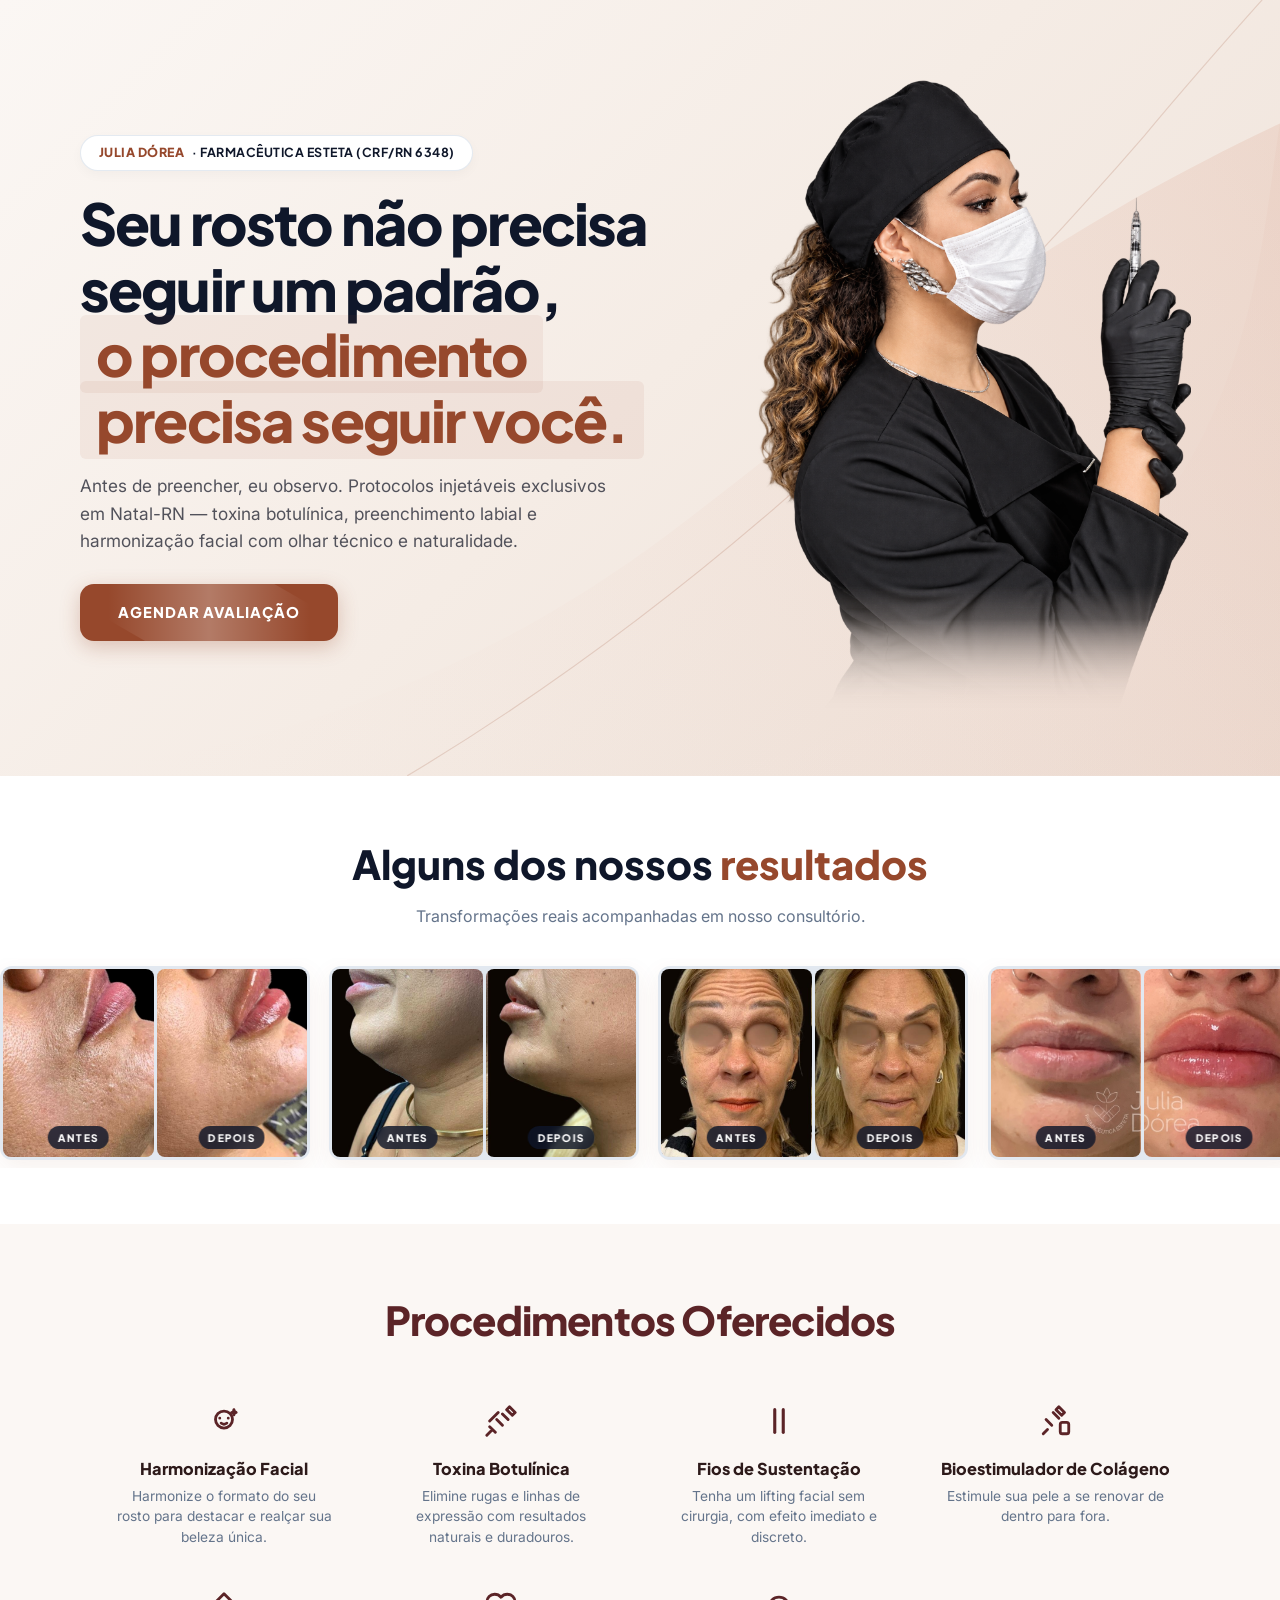
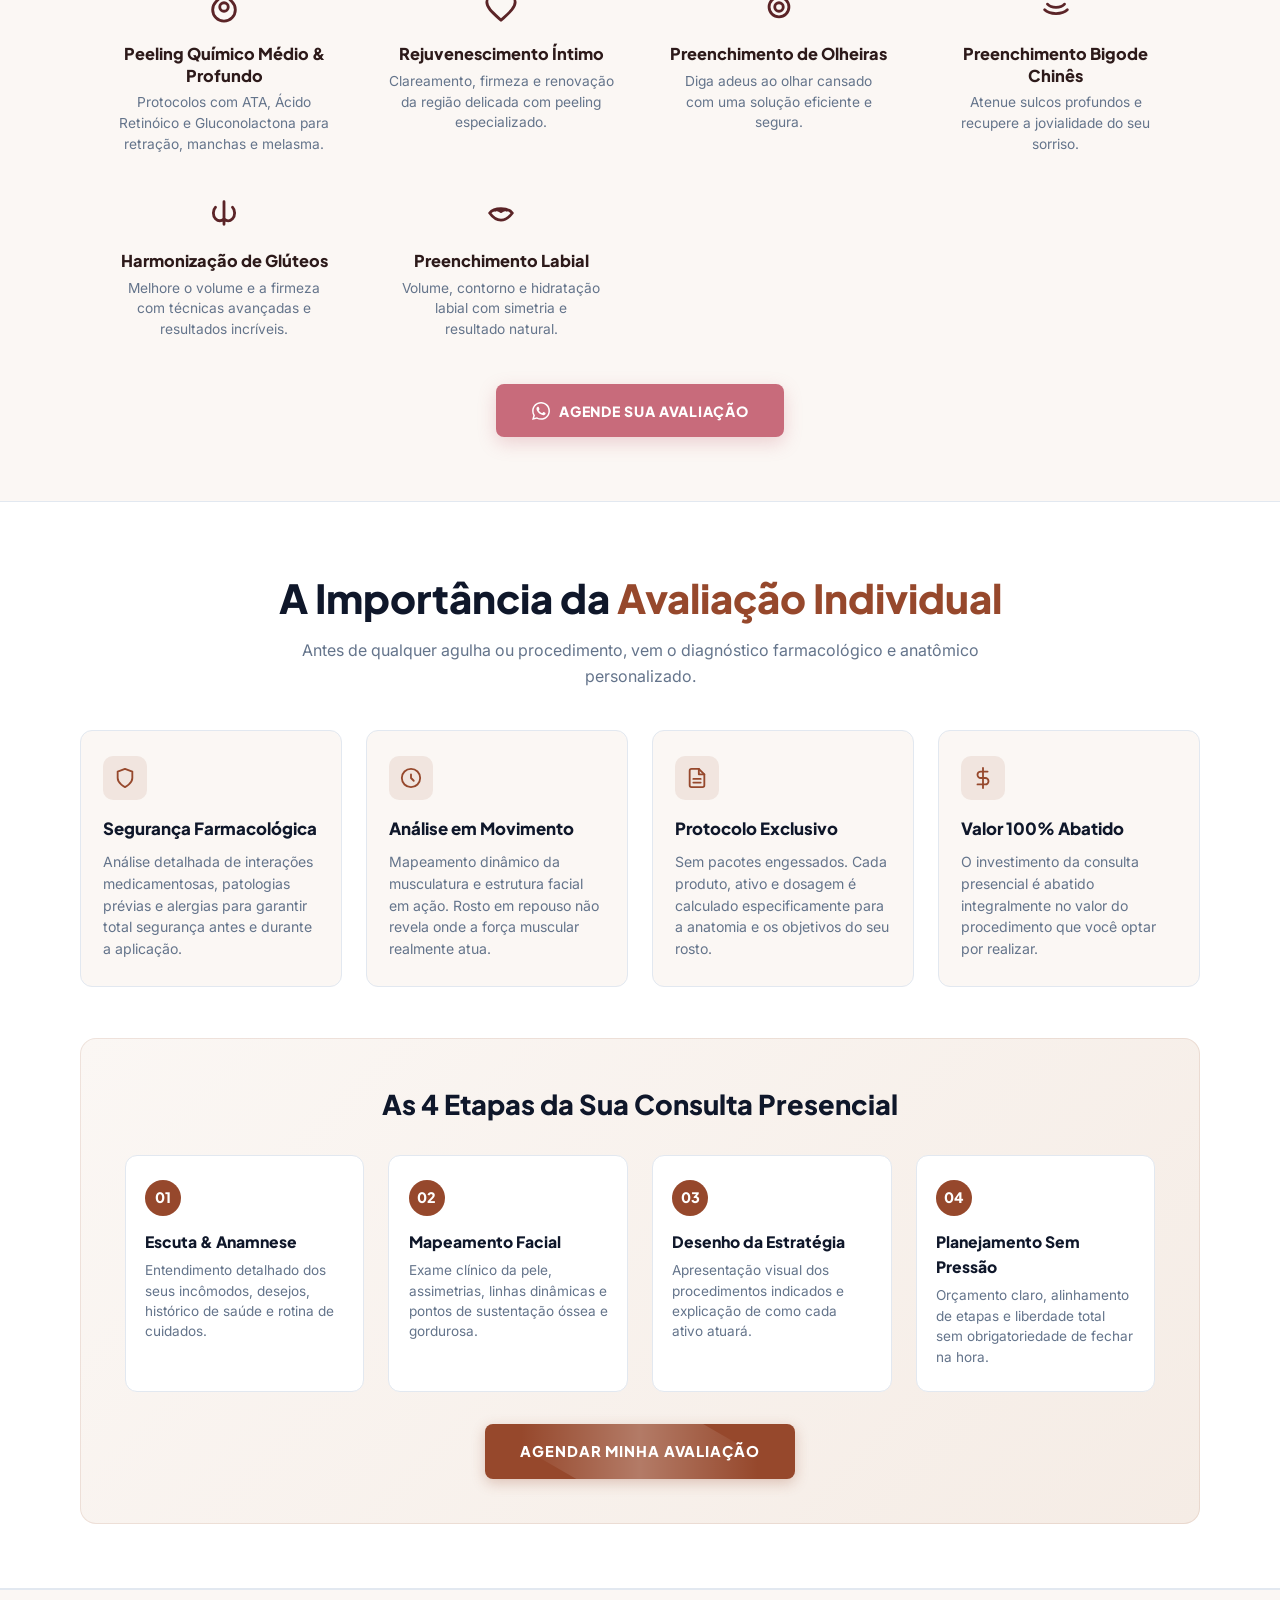
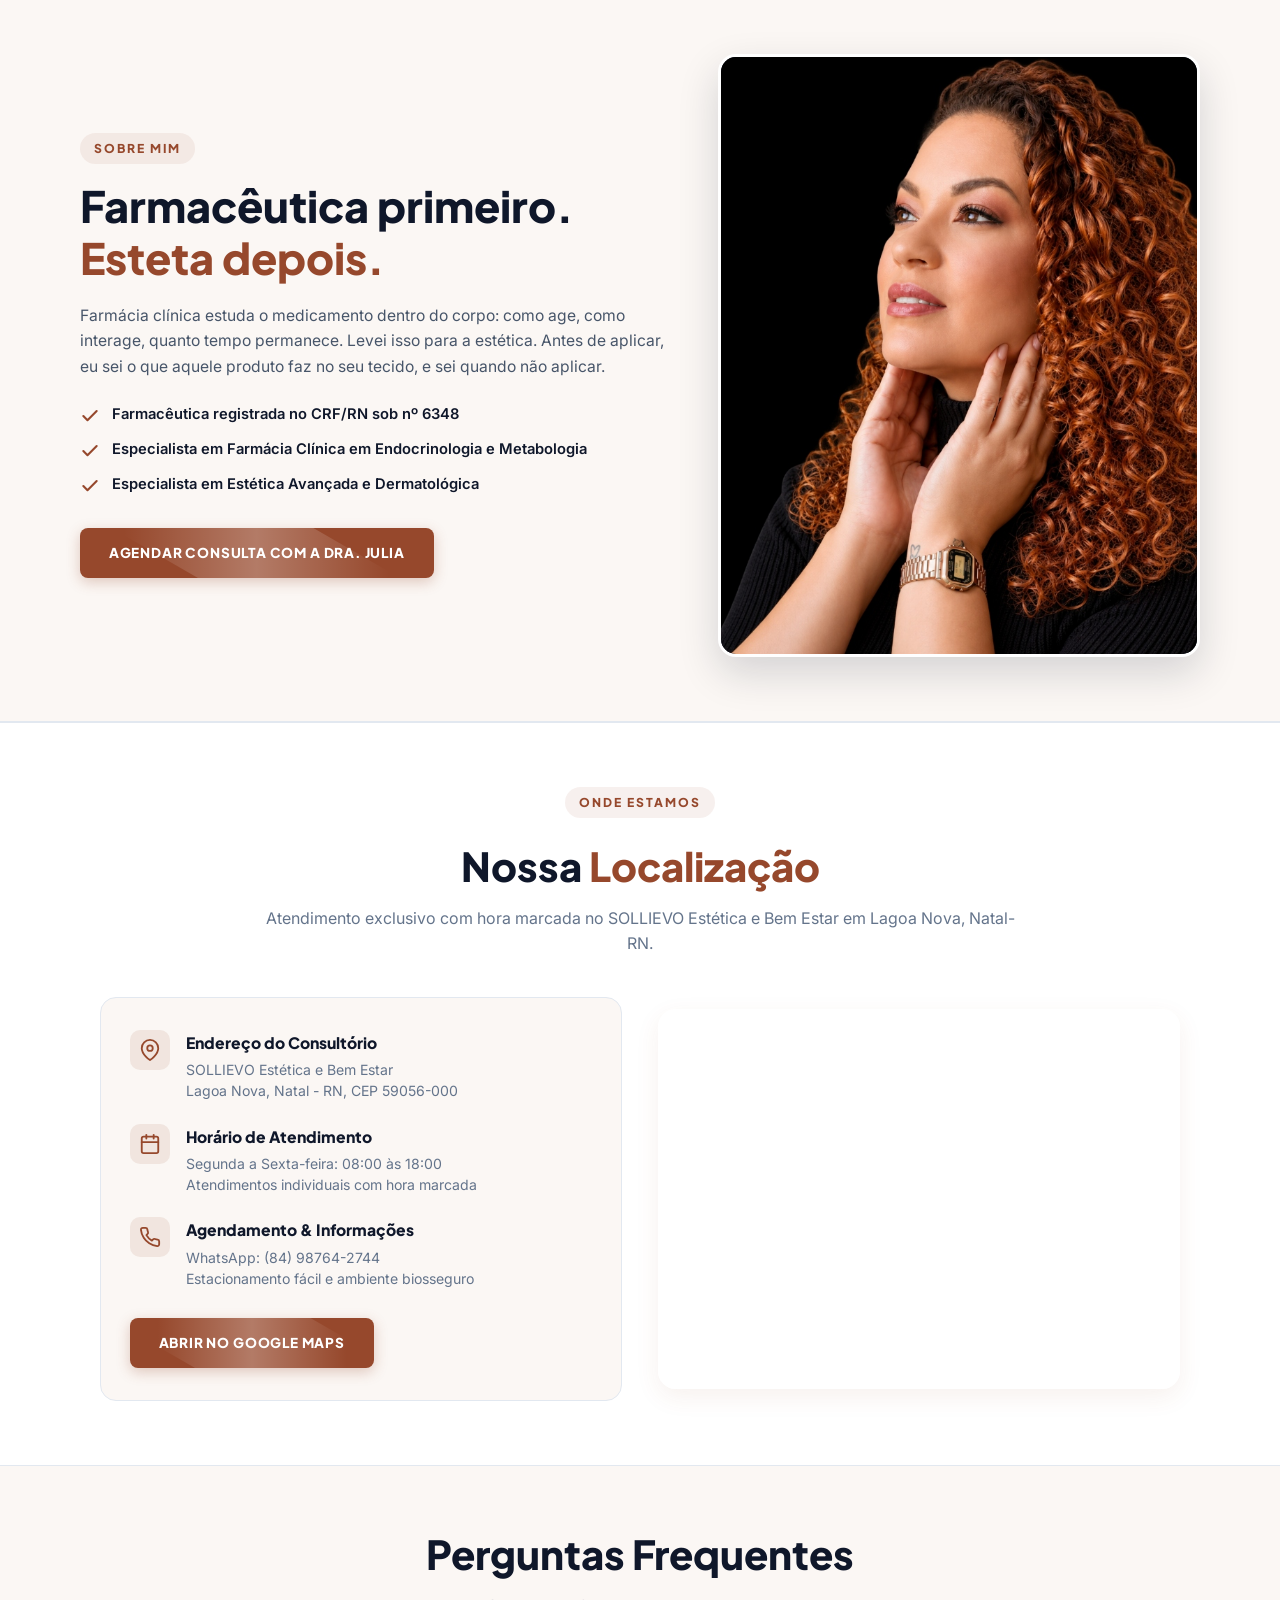
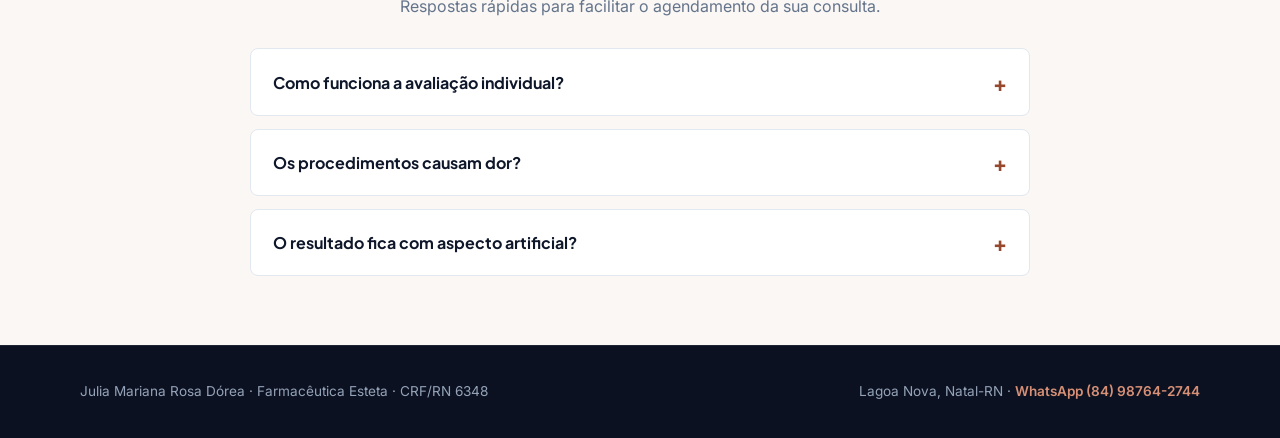
==== commit c4235040: "Add files via upload" ====
--- a/index.html
+++ b/index.html
@@ -1,6 +1,24 @@
 <!DOCTYPE html>
 <html lang="pt-BR">
 <head>
+  <!-- Meta Pixel Code -->
+  <script>
+  !function(f,b,e,v,n,t,s)
+  {if(f.fbq)return;n=f.fbq=function(){n.callMethod?
+  n.callMethod.apply(n,arguments):n.queue.push(arguments)};
+  if(!f._fbq)f._fbq=n;n.push=n;n.loaded=!0;n.version='2.0';
+  n.queue=[];t=b.createElement(e);t.async=!0;
+  t.src=v;s=b.getElementsByTagName(e)[0];
+  s.parentNode.insertBefore(t,s)}(window, document,'script',
+  'https://connect.facebook.net/en_US/fbevents.js');
+  fbq('init', '960581960442502');
+  fbq('track', 'PageView');
+  </script>
+  <noscript><img height="1" width="1" style="display:none"
+  src="https://www.facebook.com/tr?id=960581960442502&ev=PageView&noscript=1"
+  /></noscript>
+  <!-- End Meta Pixel Code -->
+
   <meta charset="UTF-8">
   <meta name="viewport" content="width=device-width, initial-scale=1.0">
   <title>Julia Dórea | Harmonização Facial & Estética Avançada em Natal-RN</title>
@@ -926,6 +944,420 @@
   @media(max-width: 900px) {
     .hero-container { grid-template-columns: 1fr; }
     .nav-list { display: none; }
+  }
+
+  /* ================= MODAL DE PRÉ-AGENDAMENTO ================= */
+  .modal-backdrop {
+    position: fixed;
+    inset: 0;
+    width: 100%;
+    height: 100%;
+    background-color: rgba(15, 23, 42, 0.72);
+    backdrop-filter: blur(6px);
+    -webkit-backdrop-filter: blur(6px);
+    z-index: 99999;
+    display: flex;
+    align-items: center;
+    justify-content: center;
+    padding: 1.2rem;
+    opacity: 0;
+    visibility: hidden;
+    pointer-events: none;
+    transition: opacity 0.28s ease, visibility 0.28s ease;
+  }
+  .modal-backdrop.is-active {
+    opacity: 1;
+    visibility: visible;
+    pointer-events: auto;
+  }
+
+  .modal-dialog {
+    width: 100%;
+    max-width: 580px;
+    max-height: min(92vh, 840px);
+    background: #FFFFFF;
+    border-radius: 20px;
+    border: 1px solid rgba(226, 232, 240, 0.9);
+    box-shadow: 0 25px 60px -15px rgba(15, 23, 42, 0.35), 0 0 0 1px rgba(150, 72, 44, 0.06);
+    position: relative;
+    overflow-y: auto;
+    overscroll-behavior: contain;
+    transform: translateY(22px) scale(0.97);
+    transition: transform 0.28s cubic-bezier(0.16, 1, 0.3, 1);
+  }
+  .modal-backdrop.is-active .modal-dialog {
+    transform: translateY(0) scale(1);
+  }
+
+  /* Custom scrollbar para o modal */
+  .modal-dialog::-webkit-scrollbar {
+    width: 6px;
+  }
+  .modal-dialog::-webkit-scrollbar-track {
+    background: transparent;
+  }
+  .modal-dialog::-webkit-scrollbar-thumb {
+    background: #E2E8F0;
+    border-radius: 999px;
+  }
+  .modal-dialog::-webkit-scrollbar-thumb:hover {
+    background: var(--accent-rose);
+  }
+
+  /* Botão Fechar */
+  .modal-close-btn {
+    position: absolute;
+    top: 1.25rem;
+    right: 1.25rem;
+    width: 38px;
+    height: 38px;
+    border-radius: 50%;
+    border: 1px solid var(--border-color);
+    background: #FFFFFF;
+    color: var(--text-muted);
+    display: flex;
+    align-items: center;
+    justify-content: center;
+    cursor: pointer;
+    transition: all 0.2s ease;
+    z-index: 10;
+  }
+  .modal-close-btn:hover {
+    background: #F8FAFC;
+    color: var(--primary-color);
+    border-color: var(--accent-rose);
+    transform: rotate(90deg);
+  }
+
+  /* Cabeçalho */
+  .modal-header-content {
+    padding: 2.2rem 2.2rem 1rem 2.2rem;
+  }
+  .modal-pill-tag {
+    display: inline-flex;
+    align-items: center;
+    gap: 0.45rem;
+    padding: 0.35rem 0.85rem;
+    background: rgba(150, 72, 44, 0.08);
+    border: 1px solid rgba(150, 72, 44, 0.15);
+    border-radius: 999px;
+    font-family: var(--font-heading);
+    font-size: 0.72rem;
+    font-weight: 800;
+    color: var(--primary-color);
+    text-transform: uppercase;
+    letter-spacing: 0.06em;
+    margin-bottom: 0.75rem;
+  }
+  .modal-pill-dot {
+    width: 6px;
+    height: 6px;
+    border-radius: 50%;
+    background: var(--primary-color);
+  }
+  .modal-form-title {
+    font-family: var(--font-heading);
+    font-size: clamp(1.45rem, 3.2vw, 1.75rem);
+    font-weight: 800;
+    color: var(--dark-slate);
+    line-height: 1.2;
+    margin-bottom: 0.45rem;
+    letter-spacing: -0.02em;
+  }
+  .modal-form-subtitle {
+    font-size: 0.92rem;
+    color: var(--text-muted);
+    line-height: 1.55;
+  }
+
+  /* Corpo do Formulário */
+  .modal-form-body {
+    padding: 0 2.2rem 2.2rem 2.2rem;
+  }
+
+  .form-group-item {
+    margin-top: 1.35rem;
+  }
+  .form-field-label {
+    display: block;
+    font-family: var(--font-heading);
+    font-size: 0.9rem;
+    font-weight: 700;
+    color: var(--dark-slate);
+    margin-bottom: 0.55rem;
+    letter-spacing: -0.01em;
+  }
+  .field-required {
+    color: var(--primary-color);
+    font-weight: 800;
+  }
+
+  .field-input-box {
+    position: relative;
+    display: flex;
+    align-items: center;
+  }
+  .field-input-icon {
+    position: absolute;
+    left: 1rem;
+    color: #94A3B8;
+    pointer-events: none;
+    transition: color 0.2s;
+  }
+  .form-text-input {
+    width: 100%;
+    font-family: var(--font-body);
+    font-size: 0.94rem;
+    color: var(--dark-slate);
+    background: #FBF7F4;
+    border: 1.5px solid var(--border-color);
+    border-radius: 10px;
+    padding: 0.85rem 1rem 0.85rem 2.75rem;
+    transition: all 0.2s ease;
+    outline: none;
+  }
+  .form-text-input::placeholder {
+    color: #94A3B8;
+  }
+  .form-text-input:focus {
+    background: #FFFFFF;
+    border-color: var(--primary-color);
+    box-shadow: 0 0 0 3px rgba(150, 72, 44, 0.12);
+  }
+  .field-input-box:focus-within .field-input-icon {
+    color: var(--primary-color);
+  }
+
+  /* Grid de Opções para Procedimentos */
+  .options-cards-grid {
+    display: grid;
+    grid-template-columns: repeat(2, 1fr);
+    gap: 0.55rem;
+  }
+  /* Pilha de Opções para Disponibilidade */
+  .options-cards-stack {
+    display: flex;
+    flex-direction: column;
+    gap: 0.55rem;
+  }
+
+  .selectable-card {
+    position: relative;
+    display: flex;
+    align-items: center;
+    padding: 0.72rem 0.9rem;
+    background: #FFFFFF;
+    border: 1.5px solid var(--border-color);
+    border-radius: 10px;
+    cursor: pointer;
+    transition: all 0.2s ease;
+    user-select: none;
+  }
+  .selectable-card:hover {
+    border-color: var(--accent-rose);
+    background: rgba(150, 72, 44, 0.02);
+  }
+  .selectable-card input[type="radio"] {
+    position: absolute;
+    opacity: 0;
+    width: 0;
+    height: 0;
+    pointer-events: none;
+  }
+  .custom-radio-circle {
+    width: 18px;
+    height: 18px;
+    border-radius: 50%;
+    border: 2px solid #CBD5E1;
+    margin-right: 0.65rem;
+    flex-shrink: 0;
+    display: flex;
+    align-items: center;
+    justify-content: center;
+    transition: all 0.2s ease;
+    background: #FFFFFF;
+  }
+  .custom-radio-circle::after {
+    content: '';
+    width: 8px;
+    height: 8px;
+    border-radius: 50%;
+    background: #FFFFFF;
+    transform: scale(0);
+    transition: transform 0.2s cubic-bezier(0.16, 1, 0.3, 1);
+  }
+  .selectable-card-label {
+    font-size: 0.88rem;
+    color: var(--dark-slate);
+    line-height: 1.35;
+    font-weight: 500;
+    transition: color 0.2s, font-weight 0.2s;
+  }
+
+  /* Estado Selecionado do Card */
+  .selectable-card.is-selected,
+  .selectable-card:has(input[type="radio"]:checked) {
+    border-color: var(--primary-color);
+    background: rgba(150, 72, 44, 0.05);
+    box-shadow: 0 2px 8px rgba(150, 72, 44, 0.08);
+  }
+  .selectable-card.is-selected .custom-radio-circle,
+  .selectable-card:has(input[type="radio"]:checked) .custom-radio-circle {
+    border-color: var(--primary-color);
+    background: var(--primary-color);
+  }
+  .selectable-card.is-selected .custom-radio-circle::after,
+  .selectable-card:has(input[type="radio"]:checked) .custom-radio-circle::after {
+    transform: scale(1);
+  }
+  .selectable-card.is-selected .selectable-card-label,
+  .selectable-card:has(input[type="radio"]:checked) .selectable-card-label {
+    font-weight: 600;
+    color: var(--primary-color);
+  }
+
+  /* Aviso em Destaque Discreto */
+  .modal-discreet-notice {
+    margin: 1.5rem 0 1.25rem 0;
+    padding: 1rem 1.15rem;
+    background: linear-gradient(135deg, rgba(150, 72, 44, 0.05) 0%, rgba(215, 144, 118, 0.06) 100%);
+    border-left: 3.5px solid var(--primary-color);
+    border-radius: 0 10px 10px 0;
+    display: flex;
+    gap: 0.85rem;
+    align-items: flex-start;
+  }
+  .notice-icon-circle {
+    width: 28px;
+    height: 28px;
+    border-radius: 50%;
+    background: rgba(150, 72, 44, 0.12);
+    color: var(--primary-color);
+    display: flex;
+    align-items: center;
+    justify-content: center;
+    flex-shrink: 0;
+    margin-top: 2px;
+  }
+  .notice-content-body {
+    flex: 1;
+  }
+  .notice-strong-title {
+    font-family: var(--font-heading);
+    font-size: 0.86rem;
+    font-weight: 700;
+    color: var(--primary-color);
+    line-height: 1.4;
+    margin-bottom: 0.35rem;
+  }
+  .notice-sub-explanation {
+    font-size: 0.81rem;
+    color: #52525B;
+    line-height: 1.55;
+  }
+
+  /* Botão de Envio */
+  .modal-submit-button {
+    width: 100%;
+    background: var(--primary-color);
+    color: #FFFFFF;
+    border-radius: 12px;
+    padding: 1.05rem 1.5rem;
+    font-family: var(--font-heading);
+    font-size: 0.92rem;
+    font-weight: 800;
+    letter-spacing: 0.05em;
+    text-transform: uppercase;
+    display: inline-flex;
+    align-items: center;
+    justify-content: center;
+    gap: 0.65rem;
+    border: none;
+    cursor: pointer;
+    box-shadow: 0 6px 20px rgba(150, 72, 44, 0.28);
+    transition: all 0.3s ease;
+  }
+  .modal-submit-button:hover {
+    background: var(--primary-hover);
+    transform: translateY(-2px);
+    box-shadow: 0 10px 26px rgba(150, 72, 44, 0.38);
+  }
+  .modal-submit-button:active {
+    transform: translateY(0);
+  }
+  .modal-submit-button:disabled {
+    opacity: 0.75;
+    cursor: not-allowed;
+    transform: none;
+  }
+
+  .modal-security-footer {
+    display: flex;
+    align-items: center;
+    justify-content: center;
+    gap: 0.4rem;
+    font-size: 0.74rem;
+    color: var(--text-muted);
+    margin-top: 0.75rem;
+    text-align: center;
+  }
+
+  /* Mensagens de Erro de Validação */
+  .field-error-msg {
+    display: none;
+    font-size: 0.78rem;
+    color: #DC2626;
+    margin-top: 0.35rem;
+    font-weight: 500;
+  }
+  .has-field-error .form-text-input {
+    border-color: #DC2626;
+    background: #FEF2F2;
+  }
+  .has-field-error .field-error-msg {
+    display: block;
+  }
+  .has-field-error .selectable-card {
+    border-color: #FCA5A5;
+  }
+
+  @keyframes spin {
+    0% { transform: rotate(0deg); }
+    100% { transform: rotate(360deg); }
+  }
+
+  /* Responsividade Mobile */
+  @media (max-width: 580px) {
+    .modal-backdrop {
+      padding: 0.6rem;
+    }
+    .modal-dialog {
+      max-height: 94vh;
+      border-radius: 16px;
+    }
+    .modal-header-content {
+      padding: 1.5rem 1.25rem 0.8rem 1.25rem;
+    }
+    .modal-form-body {
+      padding: 0 1.25rem 1.5rem 1.25rem;
+    }
+    .modal-close-btn {
+      top: 1rem;
+      right: 1rem;
+      width: 34px;
+      height: 34px;
+    }
+    .options-cards-grid {
+      grid-template-columns: 1fr;
+      gap: 0.45rem;
+    }
+    .form-group-item {
+      margin-top: 1.15rem;
+    }
+    .modal-submit-button {
+      padding: 0.95rem 1.2rem;
+      font-size: 0.88rem;
+    }
   }
   </style>
 </head>
@@ -975,7 +1407,7 @@
           </p>
 
           <div class="hero-actions">
-            <a href="https://wa.me/5584987642744?text=Oi%2C%20Julia%21%20Vim%20pelo%20site%20e%20quero%20agendar%20uma%20avalia%C3%A7%C3%A3o." target="_blank" rel="noopener" class="btn btn-hero btn-shimmer">
+            <a href="#modal-pre-agendamento" class="btn btn-hero btn-shimmer" data-open-modal="agendamento">
               AGENDAR AVALIAÇÃO
             </a>
           </div>
@@ -1196,7 +1628,7 @@
         </div>
 
         <div class="procedimentos-action">
-          <a href="https://wa.me/5584987642744?text=Oi%2C%20Julia%21%20Quero%20agendar%20uma%20avalia%C3%A7%C3%A3o." target="_blank" rel="noopener" class="btn btn-procedimentos">
+          <a href="#modal-pre-agendamento" class="btn btn-procedimentos" data-open-modal="agendamento">
             <svg width="18" height="18" viewBox="0 0 24 24" fill="currentColor"><path d="M.057 24l1.687-6.163c-1.041-1.804-1.588-3.849-1.587-5.946.003-6.556 5.338-11.891 11.893-11.891 3.181.001 6.167 1.24 8.413 3.488 2.245 2.248 3.481 5.236 3.48 8.414-.003 6.557-5.338 11.892-11.893 11.892-1.99-.001-3.951-.5-5.688-1.448l-6.305 1.654zm6.597-3.807c1.676.995 3.276 1.591 5.392 1.592 5.448 0 9.886-4.434 9.889-9.885.002-5.462-4.415-9.89-9.881-9.892-5.452 0-9.887 4.434-9.889 9.884-.001 2.225.651 3.891 1.746 5.634l-.999 3.648 3.742-.981zm11.387-5.464c-.074-.124-.272-.198-.57-.347-.297-.149-1.758-.868-2.031-.967-.272-.099-.47-.149-.669.149-.198.297-.768.967-.941 1.165-.173.198-.347.223-.644.074-.297-.149-1.255-.462-2.39-1.475-.883-.788-1.48-1.761-1.653-2.059-.173-.297-.018-.458.13-.606.134-.133.297-.347.446-.521.151-.172.2-.296.3-.495.099-.198.05-.372-.025-.521-.075-.148-.669-1.611-.916-2.206-.242-.579-.487-.501-.669-.51l-.57-.01c-.198 0-.52.074-.792.372s-1.04 1.016-1.04 2.479 1.065 2.876 1.213 3.074c.149.198 2.095 3.2 5.076 4.487.709.306 1.263.489 1.694.626.712.226 1.36.194 1.872.118.571-.085 1.758-.719 2.006-1.413.248-.695.248-1.29.173-1.414z"/></svg>
             AGENDE SUA AVALIAÇÃO
           </a>
@@ -1291,7 +1723,7 @@
           </div>
 
           <div style="text-align: center; margin-top: 2rem;">
-            <a href="https://wa.me/5584987642744?text=Oi%2C%20Julia%21%20Li%20sobre%20as%20etapas%20da%20avalia%C3%A7%C3%A3o%20no%20site%20e%20quero%20agendar." target="_blank" rel="noopener" class="btn btn-primary btn-shimmer btn-lg">
+            <a href="#modal-pre-agendamento" class="btn btn-primary btn-shimmer btn-lg" data-open-modal="agendamento">
               AGENDAR MINHA AVALIAÇÃO
             </a>
           </div>
@@ -1330,7 +1762,7 @@
             </ul>
 
             <div class="sobre-vsl-action">
-              <a href="https://wa.me/5584987642744?text=Oi%2C%20Julia%21%20Li%20a%20se%C3%A7%C3%A3o%20sobre%20voc%C3%AA%20no%20site%20e%20quero%20agendar%20uma%20avalia%C3%A7%C3%A3o." target="_blank" rel="noopener" class="btn btn-primary btn-shimmer">
+              <a href="#modal-pre-agendamento" class="btn btn-primary btn-shimmer" data-open-modal="agendamento">
                 AGENDAR CONSULTA COM A DRA. JULIA
               </a>
             </div>
@@ -1474,14 +1906,446 @@
     </div>
   </footer>
 
-  <!-- Script FAQ Accordion -->
+  <!-- ================= MODAL DE PRÉ-AGENDAMENTO ================= -->
+  <div id="modal-pre-agendamento" class="modal-backdrop" aria-hidden="true" role="dialog" aria-modal="true" aria-labelledby="modal-titulo-agendamento">
+    <div class="modal-dialog">
+      
+      <!-- Botão Fechar no "X" -->
+      <button type="button" id="fechar-modal-agendamento" class="modal-close-btn" aria-label="Fechar formulário de agendamento">
+        <svg width="20" height="20" viewBox="0 0 24 24" fill="none" stroke="currentColor" stroke-width="2.2" stroke-linecap="round" stroke-linejoin="round">
+          <line x1="18" y1="6" x2="6" y2="18"></line>
+          <line x1="6" y1="6" x2="18" y2="18"></line>
+        </svg>
+      </button>
+
+      <!-- Cabeçalho -->
+      <div class="modal-header-content">
+        <div class="modal-pill-tag">
+          <span class="modal-pill-dot"></span>
+          <span>Atendimento Personalizado</span>
+        </div>
+        <h2 id="modal-titulo-agendamento" class="modal-form-title">Agende sua avaliação</h2>
+        <p class="modal-form-subtitle">Para entendermos melhor o seu objetivo e prepararmos seu atendimento, responda algumas perguntas rápidas.</p>
+      </div>
+
+      <!-- Formulário -->
+      <form id="form-pre-agendamento" class="modal-form-body" novalidate>
+        
+        <!-- Campo 1: Nome -->
+        <div class="form-group-item">
+          <label for="agendamento-nome" class="form-field-label">
+            1. Qual é o seu nome? <span class="field-required">*</span>
+          </label>
+          <div class="field-input-box">
+            <svg class="field-input-icon" width="18" height="18" viewBox="0 0 24 24" fill="none" stroke="currentColor" stroke-width="2" stroke-linecap="round" stroke-linejoin="round">
+              <path d="M20 21v-2a4 4 0 0 0-4-4H8a4 4 0 0 0-4 4v2"></path>
+              <circle cx="12" cy="7" r="4"></circle>
+            </svg>
+            <input 
+              type="text" 
+              id="agendamento-nome" 
+              name="nome" 
+              class="form-text-input" 
+              placeholder="Seu nome completo" 
+              required 
+              autocomplete="name"
+            >
+          </div>
+          <span class="field-error-msg">Por favor, informe seu nome completo.</span>
+        </div>
+
+        <!-- Campo 2: WhatsApp -->
+        <div class="form-group-item">
+          <label for="agendamento-whatsapp" class="form-field-label">
+            2. Qual é o seu WhatsApp? <span class="field-required">*</span>
+          </label>
+          <div class="field-input-box">
+            <svg class="field-input-icon" width="18" height="18" viewBox="0 0 24 24" fill="none" stroke="currentColor" stroke-width="2" stroke-linecap="round" stroke-linejoin="round">
+              <path d="M22 16.92v3a2 2 0 0 1-2.18 2 19.79 19.79 0 0 1-8.63-3.07 19.5 19.5 0 0 1-6-6 19.79 19.79 0 0 1-3.07-8.67A2 2 0 0 1 4.11 2h3a2 2 0 0 1 2 1.72 12.84 12.84 0 0 0 .7 2.81 2 2 0 0 1-.45 2.11L8.09 9.91a16 16 0 0 0 6 6l1.27-1.27a2 2 0 0 1 2.11-.45 12.84 12.84 0 0 0 2.81.7A2 2 0 0 1 22 16.92z"></path>
+            </svg>
+            <input 
+              type="tel" 
+              id="agendamento-whatsapp" 
+              name="whatsapp" 
+              class="form-text-input" 
+              placeholder="(00) 00000-0000" 
+              maxlength="15" 
+              required 
+              inputmode="numeric" 
+              autocomplete="tel"
+            >
+          </div>
+          <span class="field-error-msg">Por favor, informe um WhatsApp válido com DDD: (00) 00000-0000.</span>
+        </div>
+
+        <!-- Campo 3: Procedimento -->
+        <div class="form-group-item" id="grupo-procedimento">
+          <label class="form-field-label">
+            3. Qual procedimento você tem interesse em realizar? <span class="field-required">*</span>
+          </label>
+          <div class="options-cards-grid" role="radiogroup" aria-label="Procedimento de interesse">
+            <label class="selectable-card">
+              <input type="radio" name="procedimento" value="Botox" required>
+              <span class="custom-radio-circle"></span>
+              <span class="selectable-card-label">Botox</span>
+            </label>
+            <label class="selectable-card">
+              <input type="radio" name="procedimento" value="Preenchimento labial">
+              <span class="custom-radio-circle"></span>
+              <span class="selectable-card-label">Preenchimento labial</span>
+            </label>
+            <label class="selectable-card">
+              <input type="radio" name="procedimento" value="Harmonização facial">
+              <span class="custom-radio-circle"></span>
+              <span class="selectable-card-label">Harmonização facial</span>
+            </label>
+            <label class="selectable-card">
+              <input type="radio" name="procedimento" value="Bioestimulador">
+              <span class="custom-radio-circle"></span>
+              <span class="selectable-card-label">Bioestimulador</span>
+            </label>
+            <label class="selectable-card" style="grid-column: 1 / -1;">
+              <input type="radio" name="procedimento" value="Outro">
+              <span class="custom-radio-circle"></span>
+              <span class="selectable-card-label">Outro</span>
+            </label>
+          </div>
+          <span class="field-error-msg">Selecione o procedimento de seu interesse.</span>
+        </div>
+
+        <!-- Campo 4: Disponibilidade este mês -->
+        <div class="form-group-item" id="grupo-disponibilidade">
+          <label class="form-field-label">
+            4. Você tem disponibilidade para realizar sua avaliação ainda este mês? <span class="field-required">*</span>
+          </label>
+          <div class="options-cards-stack" role="radiogroup" aria-label="Disponibilidade este mês">
+            <label class="selectable-card">
+              <input type="radio" name="disponibilidade" value="Sim" required>
+              <span class="custom-radio-circle"></span>
+              <span class="selectable-card-label">Sim</span>
+            </label>
+            <label class="selectable-card">
+              <input type="radio" name="disponibilidade" value="Talvez, preciso verificar minha agenda">
+              <span class="custom-radio-circle"></span>
+              <span class="selectable-card-label">Talvez, preciso verificar minha agenda</span>
+            </label>
+            <label class="selectable-card">
+              <input type="radio" name="disponibilidade" value="Não, gostaria de realizar mais para frente">
+              <span class="custom-radio-circle"></span>
+              <span class="selectable-card-label">Não, gostaria de realizar mais para frente</span>
+            </label>
+          </div>
+          <span class="field-error-msg">Selecione sua disponibilidade para este mês.</span>
+        </div>
+
+        <!-- Aviso em Destaque Discreto -->
+        <div class="modal-discreet-notice">
+          <div class="notice-icon-circle">
+            <svg width="16" height="16" viewBox="0 0 24 24" fill="none" stroke="currentColor" stroke-width="2.2" stroke-linecap="round" stroke-linejoin="round">
+              <circle cx="12" cy="12" r="10"></circle>
+              <line x1="12" y1="16" x2="12" y2="12"></line>
+              <line x1="12" y1="8" x2="12.01" y2="8"></line>
+            </svg>
+          </div>
+          <div class="notice-content-body">
+            <p class="notice-strong-title">A avaliação é uma etapa necessária antes de qualquer procedimento.</p>
+            <p class="notice-sub-explanation">Cada rosto possui características, necessidades e proporções diferentes. Por isso, a Dra. Júlia realiza uma avaliação individual para entender seus objetivos e indicar o tratamento mais adequado para o seu caso.</p>
+          </div>
+        </div>
+
+        <!-- Botão Final -->
+        <button type="submit" id="btn-submit-agendamento" class="modal-submit-button btn-shimmer">
+          <svg width="19" height="19" viewBox="0 0 24 24" fill="currentColor">
+            <path d="M.057 24l1.687-6.163c-1.041-1.804-1.588-3.849-1.587-5.946.003-6.556 5.338-11.891 11.893-11.891 3.181.001 6.167 1.24 8.413 3.488 2.245 2.248 3.481 5.236 3.48 8.414-.003 6.557-5.338 11.892-11.893 11.892-1.99-.001-3.951-.5-5.688-1.448l-6.305 1.654zm6.597-3.807c1.676.995 3.276 1.591 5.392 1.592 5.448 0 9.886-4.434 9.889-9.885.002-5.462-4.415-9.89-9.881-9.892-5.452 0-9.887 4.434-9.889 9.884-.001 2.225.651 3.891 1.746 5.634l-.999 3.648 3.742-.981zm11.387-5.464c-.074-.124-.272-.198-.57-.347-.297-.149-1.758-.868-2.031-.967-.272-.099-.47-.149-.669.149-.198.297-.768.967-.941 1.165-.173.198-.347.223-.644.074-.297-.149-1.255-.462-2.39-1.475-.883-.788-1.48-1.761-1.653-2.059-.173-.297-.018-.458.13-.606.134-.133.297-.347.446-.521.151-.172.2-.296.3-.495.099-.198.05-.372-.025-.521-.075-.148-.669-1.611-.916-2.206-.242-.579-.487-.501-.669-.51l-.57-.01c-.198 0-.52.074-.792.372s-1.04 1.016-1.04 2.479 1.065 2.876 1.213 3.074c.149.198 2.095 3.2 5.076 4.487.709.306 1.263.489 1.694.626.712.226 1.36.194 1.872.118.571-.085 1.758-.719 2.006-1.413.248-.695.248-1.29.173-1.414z"/>
+          </svg>
+          <span>Quero agendar minha avaliação</span>
+        </button>
+
+        <p class="modal-security-footer">
+          <svg width="13" height="13" viewBox="0 0 24 24" fill="none" stroke="currentColor" stroke-width="2" stroke-linecap="round" stroke-linejoin="round">
+            <rect x="3" y="11" width="18" height="11" rx="2" ry="2"></rect>
+            <path d="M7 11V7a5 5 0 0 1 10 0v4"></path>
+          </svg>
+          Seus dados estão protegidos. Atendimento sigiloso e direto com a Dra. Júlia.
+        </p>
+
+      </form>
+    </div>
+  </div>
+
+  <!-- Script FAQ Accordion & Modal de Agendamento -->
   <script>
+    // FAQ Accordion
     document.querySelectorAll('.faq-question').forEach(button => {
       button.addEventListener('click', () => {
         const faqItem = button.parentElement;
         faqItem.classList.toggle('active');
       });
     });
+
+    // Lógica do Modal de Pré-Agendamento
+    (function() {
+      const modal = document.getElementById('modal-pre-agendamento');
+      if (!modal) return;
+
+      const form = document.getElementById('form-pre-agendamento');
+      const nomeInput = document.getElementById('agendamento-nome');
+      const whatsInput = document.getElementById('agendamento-whatsapp');
+      const closeBtn = document.getElementById('fechar-modal-agendamento');
+      const submitBtn = document.getElementById('btn-submit-agendamento');
+      const CLINIC_WHATSAPP = '5584987642744';
+
+      function openModal() {
+        modal.classList.add('is-active');
+        modal.setAttribute('aria-hidden', 'false');
+        document.body.style.overflow = 'hidden';
+        setTimeout(() => {
+          if (nomeInput) nomeInput.focus();
+        }, 150);
+      }
+
+      function closeModal() {
+        modal.classList.remove('is-active');
+        modal.setAttribute('aria-hidden', 'true');
+        document.body.style.overflow = '';
+      }
+
+      // Intercepta todos os cliques em CTAs de agendamento na página
+      document.addEventListener('click', function(e) {
+        const trigger = e.target.closest('a, button');
+        if (!trigger) return;
+
+        // Não intercepta se o clique foi dentro do próprio modal
+        if (trigger.closest('#modal-pre-agendamento')) return;
+
+        const href = trigger.getAttribute('href') || '';
+        const hasDataAttr = trigger.hasAttribute('data-open-modal');
+        const text = (trigger.textContent || '').trim().toLowerCase();
+
+        const isSchedulingCTA = 
+          hasDataAttr ||
+          href === '#modal-pre-agendamento' ||
+          text.includes('agendar avaliação') ||
+          text.includes('agendar avaliacao') ||
+          text.includes('agende sua avaliação') ||
+          text.includes('agende sua avaliacao') ||
+          text.includes('agendar minha avaliação') ||
+          text.includes('agendar minha avaliacao') ||
+          text.includes('falar com a dra') ||
+          text.includes('agendar consulta com a dra') ||
+          (trigger.classList.contains('btn') && href.includes('wa.me') && href.includes('agendar'));
+
+        if (isSchedulingCTA) {
+          e.preventDefault();
+          e.stopPropagation();
+          openModal();
+        }
+      });
+
+      // Fechar no "X"
+      if (closeBtn) {
+        closeBtn.addEventListener('click', function(e) {
+          e.preventDefault();
+          closeModal();
+        });
+      }
+
+      // Fechar ao clicar no backdrop escurecido fora do dialog
+      modal.addEventListener('click', function(e) {
+        if (e.target === modal) {
+          closeModal();
+        }
+      });
+
+      // Fechar ao teclar Escape
+      document.addEventListener('keydown', function(e) {
+        if (e.key === 'Escape' && modal.classList.contains('is-active')) {
+          closeModal();
+        }
+      });
+
+      // Máscara de telefone brasileira: (00) 00000-0000
+      function formatWhatsApp(val) {
+        let clean = val.replace(/\D/g, '');
+        if (clean.length > 11 && clean.startsWith('55')) {
+          clean = clean.slice(2);
+        }
+        clean = clean.slice(0, 11);
+
+        if (clean.length === 0) return '';
+        if (clean.length <= 2) return `(${clean}`;
+        if (clean.length <= 6) return `(${clean.slice(0, 2)}) ${clean.slice(2)}`;
+        if (clean.length <= 10) return `(${clean.slice(0, 2)}) ${clean.slice(2, 6)}-${clean.slice(6)}`;
+        return `(${clean.slice(0, 2)}) ${clean.slice(2, 7)}-${clean.slice(7, 11)}`;
+      }
+
+      if (whatsInput) {
+        whatsInput.addEventListener('input', function() {
+          this.value = formatWhatsApp(this.value);
+          clearFieldError(this);
+        });
+        whatsInput.addEventListener('blur', function() {
+          this.value = formatWhatsApp(this.value);
+        });
+      }
+
+      if (nomeInput) {
+        nomeInput.addEventListener('input', function() {
+          clearFieldError(this);
+        });
+      }
+
+      // Atualiza estilo dos cards de rádio ao selecionar
+      if (form) {
+        form.querySelectorAll('input[type="radio"]').forEach(radio => {
+          radio.addEventListener('change', function() {
+            const name = this.name;
+            form.querySelectorAll(`input[name="${name}"]`).forEach(r => {
+              const card = r.closest('.selectable-card');
+              if (card) {
+                if (r.checked) {
+                  card.classList.add('is-selected');
+                } else {
+                  card.classList.remove('is-selected');
+                }
+              }
+            });
+            clearRadioError(name);
+          });
+        });
+      }
+
+      function clearFieldError(input) {
+        const group = input.closest('.form-group-item');
+        if (group) group.classList.remove('has-field-error');
+      }
+
+      function clearRadioError(name) {
+        const firstRadio = form.querySelector(`input[name="${name}"]`);
+        if (firstRadio) {
+          const group = firstRadio.closest('.form-group-item');
+          if (group) group.classList.remove('has-field-error');
+        }
+      }
+
+      function setGroupError(groupId, hasError) {
+        const group = document.getElementById(groupId);
+        if (group) {
+          if (hasError) {
+            group.classList.add('has-field-error');
+          } else {
+            group.classList.remove('has-field-error');
+          }
+        }
+      }
+
+      // Validação e Envio do Formulário
+      if (form) {
+        form.addEventListener('submit', function(e) {
+          e.preventDefault();
+
+          let hasErrors = false;
+          let firstInvalid = null;
+
+          // 1. Validação do Nome
+          const nomeVal = (nomeInput ? nomeInput.value : '').trim();
+          const nomeGroup = nomeInput ? nomeInput.closest('.form-group-item') : null;
+          if (!nomeVal || nomeVal.length < 2) {
+            if (nomeGroup) nomeGroup.classList.add('has-field-error');
+            hasErrors = true;
+            if (!firstInvalid) firstInvalid = nomeInput;
+          } else {
+            if (nomeGroup) nomeGroup.classList.remove('has-field-error');
+          }
+
+          // 2. Validação do WhatsApp (mínimo 10 dígitos com DDD)
+          const whatsDigits = (whatsInput ? whatsInput.value : '').replace(/\D/g, '');
+          const whatsGroup = whatsInput ? whatsInput.closest('.form-group-item') : null;
+          if (whatsDigits.length < 10) {
+            if (whatsGroup) whatsGroup.classList.add('has-field-error');
+            hasErrors = true;
+            if (!firstInvalid) firstInvalid = whatsInput;
+          } else {
+            if (whatsGroup) whatsGroup.classList.remove('has-field-error');
+          }
+
+          // 3. Validação do Procedimento
+          const checkedProcedimento = form.querySelector('input[name="procedimento"]:checked');
+          if (!checkedProcedimento) {
+            setGroupError('grupo-procedimento', true);
+            hasErrors = true;
+            if (!firstInvalid) firstInvalid = form.querySelector('input[name="procedimento"]');
+          } else {
+            setGroupError('grupo-procedimento', false);
+          }
+
+          // 4. Validação da Disponibilidade
+          const checkedDisponibilidade = form.querySelector('input[name="disponibilidade"]:checked');
+          if (!checkedDisponibilidade) {
+            setGroupError('grupo-disponibilidade', true);
+            hasErrors = true;
+            if (!firstInvalid) firstInvalid = form.querySelector('input[name="disponibilidade"]');
+          } else {
+            setGroupError('grupo-disponibilidade', false);
+          }
+
+          if (hasErrors) {
+            if (firstInvalid) {
+              firstInvalid.scrollIntoView({ behavior: 'smooth', block: 'center' });
+              if (firstInvalid.focus) firstInvalid.focus();
+            }
+            return;
+          }
+
+          // Monta a mensagem para o WhatsApp exatamente conforme solicitado
+          const procedimentoSelecionado = checkedProcedimento.value;
+          const disponibilidadeSelecionada = checkedDisponibilidade.value;
+
+          const mensagemWhatsApp = 
+`Olá! Acabei de preencher o formulário pelo site e gostaria de agendar minha avaliação com a Dra. Júlia.
+
+Nome: ${nomeVal}
+Procedimento de interesse: ${procedimentoSelecionado}
+Disponibilidade este mês: ${disponibilidadeSelecionada}`;
+
+          const urlWhatsApp = `https://wa.me/${CLINIC_WHATSAPP}?text=${encodeURIComponent(mensagemWhatsApp)}`;
+
+          // Meta Pixel: registra lead somente após o formulário ser validado
+          if (typeof fbq === 'function') {
+            fbq('track', 'Lead', {
+              content_name: 'Pre-agendamento de avaliação',
+              content_category: procedimentoSelecionado
+            });
+          }
+
+          // Feedback visual imediato no botão
+          if (submitBtn) {
+            submitBtn.disabled = true;
+            const originalHtml = submitBtn.innerHTML;
+            submitBtn.innerHTML = `
+              <svg width="20" height="20" viewBox="0 0 24 24" fill="none" stroke="currentColor" stroke-width="2.5" stroke-linecap="round" stroke-linejoin="round" style="animation: spin 1s linear infinite;">
+                <circle cx="12" cy="12" r="10" stroke-opacity="0.25"></circle>
+                <path d="M12 2a10 10 0 0 1 10 10" stroke-opacity="1"></path>
+              </svg>
+              <span>Abrindo WhatsApp...</span>
+            `;
+
+            setTimeout(() => {
+              submitBtn.innerHTML = originalHtml;
+              submitBtn.disabled = false;
+            }, 3500);
+          }
+
+          // Redirecionamento seguro para o WhatsApp
+          const isMobile = /Android|webOS|iPhone|iPad|iPod|BlackBerry|IEMobile|Opera Mini/i.test(navigator.userAgent);
+          if (isMobile) {
+            window.location.href = urlWhatsApp;
+          } else {
+            window.open(urlWhatsApp, '_blank');
+          }
+        });
+      }
+    })();
   </script>
 </body>
-</html>
+</html>
